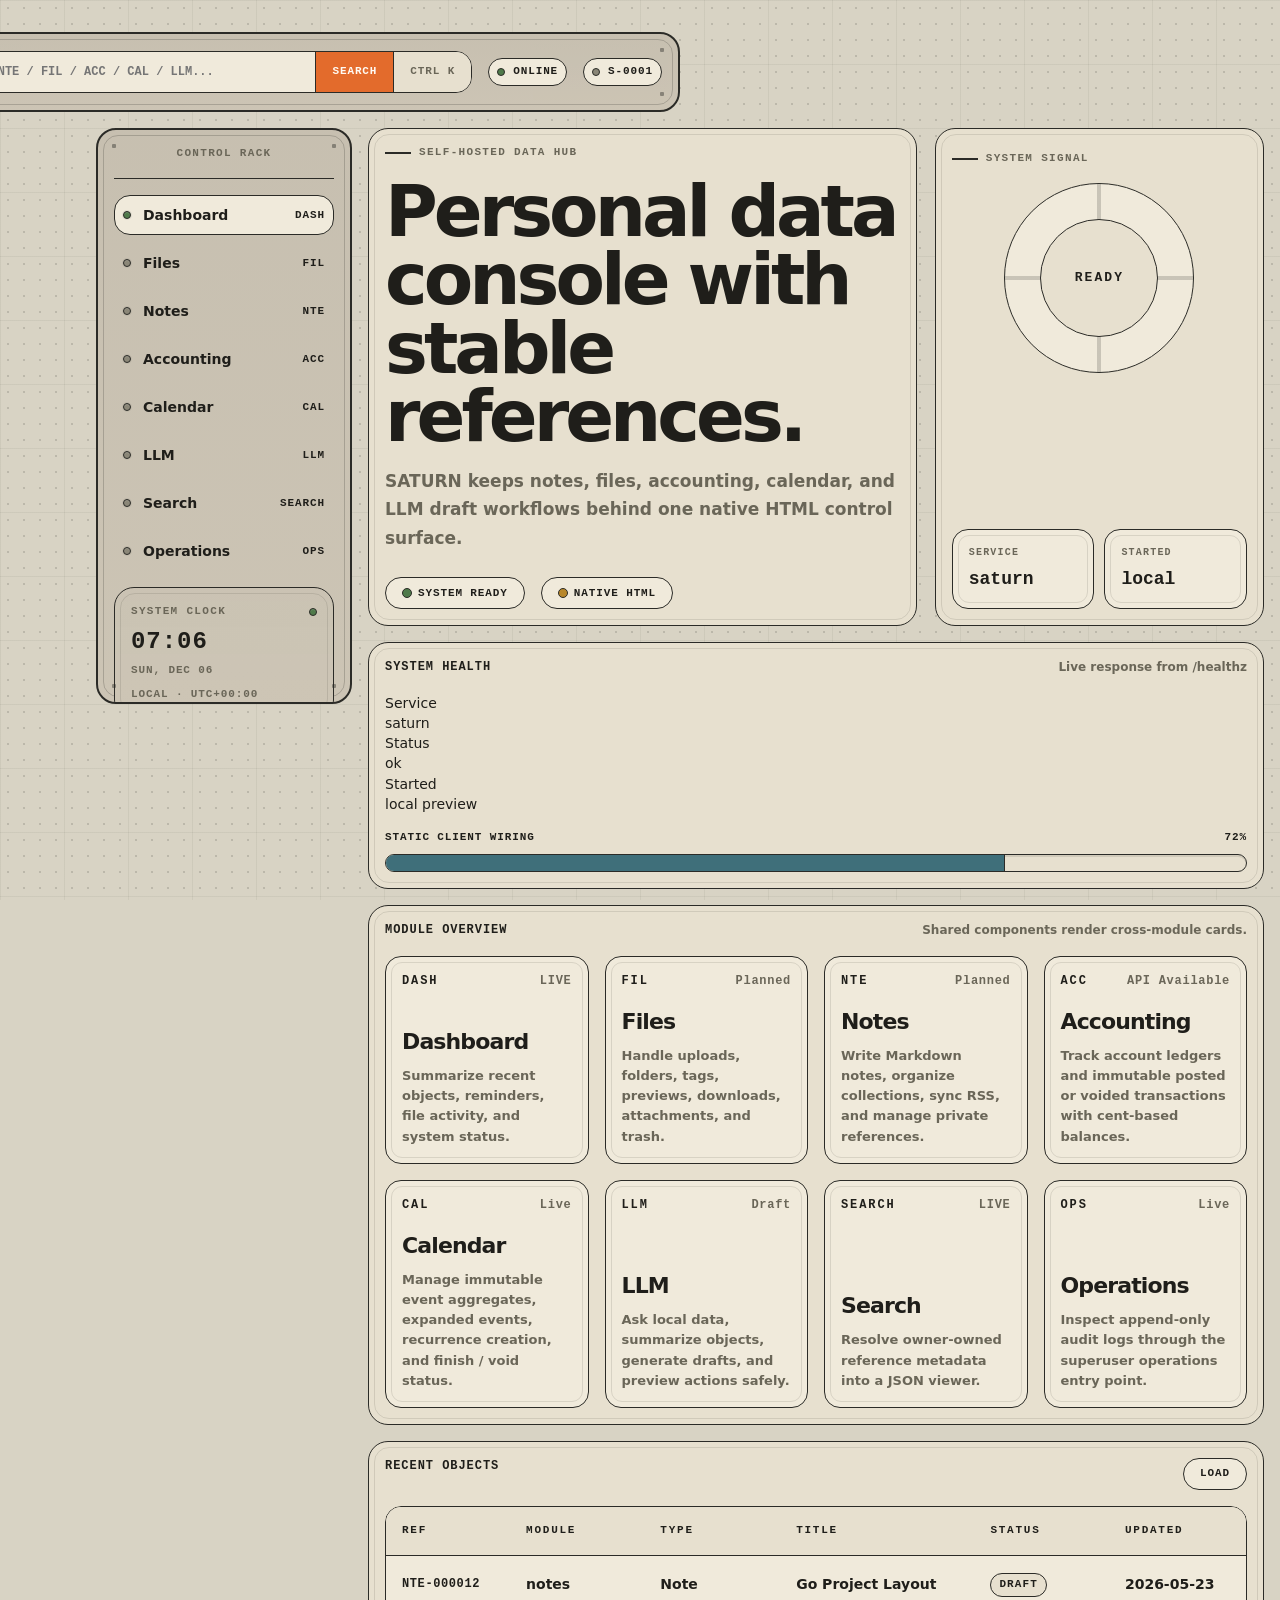
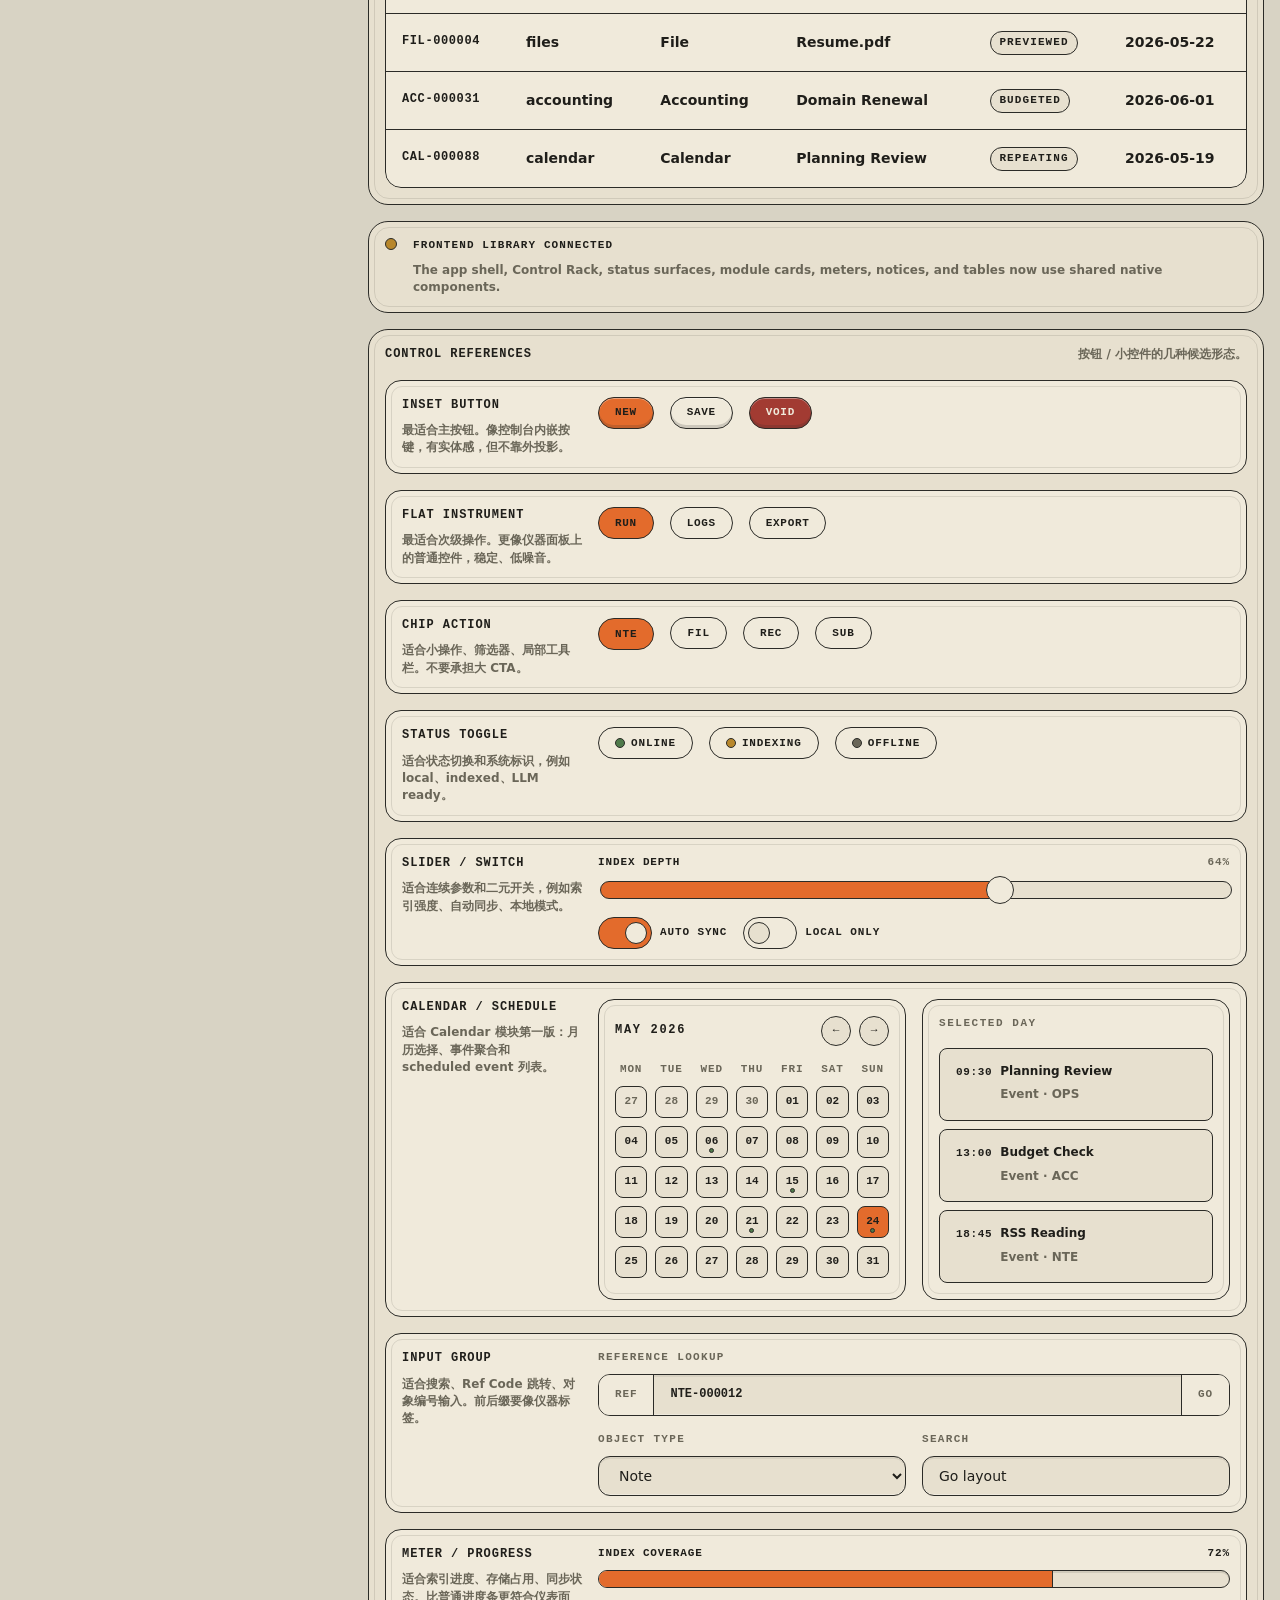
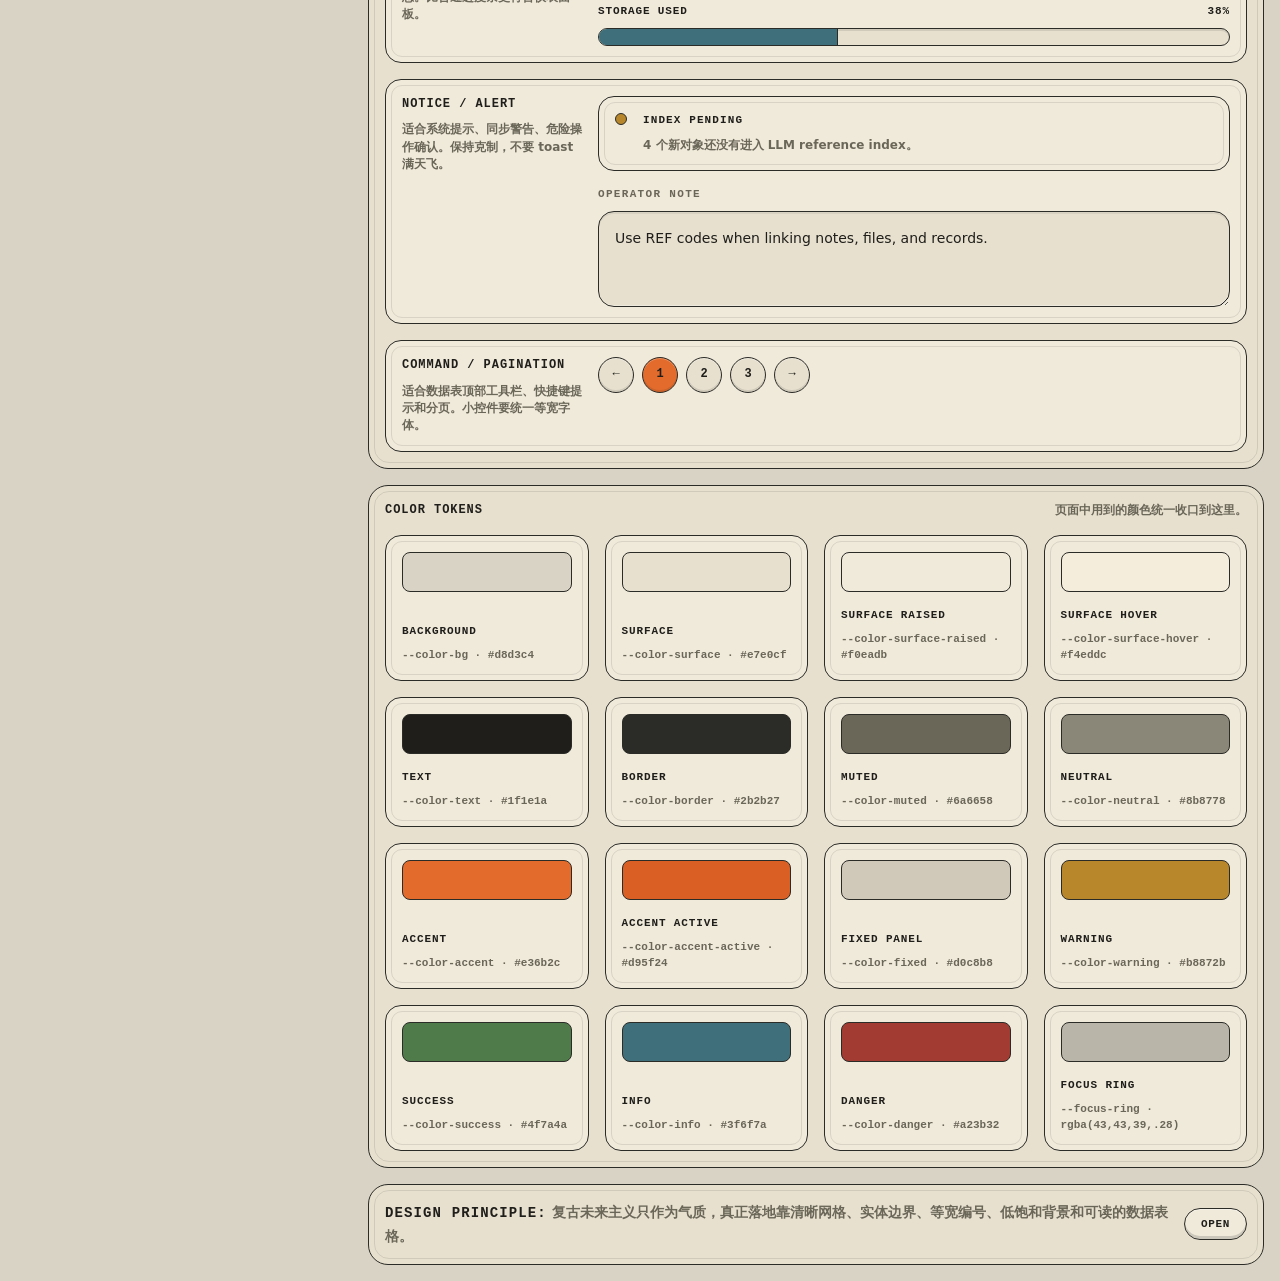
==== docs/DESIGN.html @ 8b5ba7a1 "init" ====
<!doctype html>
<html lang="zh-CN">
<head>
  <meta charset="utf-8" />
  <meta name="viewport" content="width=device-width, initial-scale=1" />
  <meta name="color-scheme" content="light" />
  <title>SATURN · Personal Data Console</title>
  <style>
    /*
      SATURN UI review version
      Goals: fewer primitives, clearer semantics, stable spacing, accessible states.
    */

    :root {
      color-scheme: light;

      --color-bg: #d8d3c4;
      --color-surface: #e7e0cf;
      --color-surface-raised: #f0eadb;
      --color-surface-hover: #f4eddc;
      --color-fixed: #d0c8b8;
      --color-text: #1f1e1a;
      --color-muted: #6a6658;
      --color-border: #2b2b27;
      --color-accent: #e36b2c;
      --color-accent-active: #d95f24;
      --color-success: #4f7a4a;
      --color-warning: #b8872b;
      --color-danger: #a23b32;
      --color-info: #3f6f7a;
      --color-neutral: #8b8778;

      --grid-dot: rgba(43, 43, 39, 0.16);
      --grid-line: rgba(43, 43, 39, 0.06);
      --border-soft: rgba(43, 43, 39, 0.68);
      --inset-dark-soft: rgba(43, 43, 39, 0.18);
      --inset-dark-strong: rgba(43, 43, 39, 0.24);
      --inset-light: rgba(255, 255, 255, 0.38);
      --focus-ring: rgba(43, 43, 39, 0.28);

      --space-1: 8px;
      --space-2: 8px;
      --space-3: 16px;
      --space-4: 16px;
      --space-5: 24px;
      --space-6: 24px;
      --space-7: 32px;
      --space-8: 32px;

      --radius-xs: 9px;
      --radius-sm: 12px;
      --radius-md: 16px;
      --radius-lg: 22px;
      --radius-xl: 24px;
      --radius-pill: 999px;

      --line: 1.5px;
      --page-max: 1280px;
      --font-sans: Inter, ui-sans-serif, system-ui, -apple-system, BlinkMacSystemFont, "Segoe UI", sans-serif;
      --font-mono: ui-monospace, SFMono-Regular, Menlo, Monaco, Consolas, "Liberation Mono", "Courier New", monospace;
      --ease-out: cubic-bezier(0.22, 1, 0.36, 1);
      --ease-press: cubic-bezier(0.2, 0, 0, 1);
    }

    *,
    *::before,
    *::after {
      box-sizing: border-box;
    }

    html {
      min-width: 320px;
      min-height: 100%;
      background-color: var(--color-bg);
      text-size-adjust: 100%;
    }

    body {
      position: relative;
      z-index: 0;
      margin: 0;
      min-height: 100vh;
      background: transparent;
      color: var(--color-text);
      font-family: var(--font-sans);
      font-size: 16px;
      line-height: 1.5;
    }

    body::after {
      content: "";
      position: fixed;
      inset: 0;
      z-index: -1;
      background-color: var(--color-bg);
      background-image:
        radial-gradient(var(--grid-dot) 1px, transparent 1px),
        linear-gradient(var(--grid-line) 1px, transparent 1px),
        linear-gradient(90deg, var(--grid-line) 1px, transparent 1px);
      background-position: 0 0;
      background-size: 18px 18px, 72px 72px, 72px 72px;
      pointer-events: none;
    }

    body::before {
      content: "";
      position: fixed;
      inset: 0 0 auto;
      z-index: 8;
      height: 124px;
      background-color: var(--color-bg);
      background-image:
        radial-gradient(var(--grid-dot) 1px, transparent 1px),
        linear-gradient(var(--grid-line) 1px, transparent 1px),
        linear-gradient(90deg, var(--grid-line) 1px, transparent 1px);
      background-position: 0 0;
      background-size: 18px 18px, 72px 72px, 72px 72px;
      pointer-events: none;
    }

    a {
      color: inherit;
      text-decoration: none;
    }

    button,
    input,
    select,
    textarea {
      font: inherit;
    }

    button,
    select {
      cursor: pointer;
    }

    img,
    svg {
      display: block;
    }

    :focus-visible {
      outline: 3px solid var(--focus-ring);
      outline-offset: 3px;
    }

    ::selection {
      background: rgba(227, 107, 44, 0.28);
    }

    .page {
      width: min(var(--page-max), calc(100% - var(--space-7)));
      margin: 0 auto;
      padding: calc(var(--space-7) + var(--space-7) + var(--space-7) + var(--space-7)) 0 var(--space-7);
    }

    .surface {
      position: relative;
      isolation: isolate;
      border: var(--line) solid var(--color-border);
      border-radius: var(--surface-radius, var(--radius-xl));
      background: var(--surface-bg, var(--color-surface));
      overflow: clip;
    }

    .surface::before {
      content: "";
      position: absolute;
      inset: 5px;
      z-index: -1;
      border: 1px solid rgba(43, 43, 39, 0.12);
      border-radius: calc(var(--surface-radius, var(--radius-xl)) - 5px);
      pointer-events: none;
    }

    .surface--raised {
      --surface-bg: var(--color-surface-raised);
      --surface-radius: var(--radius-md);
    }

    .fixed-panel {
      --surface-bg: var(--color-fixed);
      border-width: 2px;
      background:
        linear-gradient(180deg, rgba(43, 43, 39, 0.055), rgba(43, 43, 39, 0.025)),
        var(--color-fixed);
    }

    .fixed-panel::before {
      border-color: rgba(43, 43, 39, 0.22);
    }

    .fixed-panel::after {
      content: "";
      position: absolute;
      inset: 10px;
      z-index: 2;
      background:
        radial-gradient(circle, var(--color-border) 0 2px, transparent 2.5px) left top / 12px 12px no-repeat,
        radial-gradient(circle, var(--color-border) 0 2px, transparent 2.5px) right top / 12px 12px no-repeat,
        radial-gradient(circle, var(--color-border) 0 2px, transparent 2.5px) left bottom / 12px 12px no-repeat,
        radial-gradient(circle, var(--color-border) 0 2px, transparent 2.5px) right bottom / 12px 12px no-repeat;
      opacity: 0.42;
      pointer-events: none;
    }

    .section {
      display: grid;
      gap: var(--space-5);
      padding: var(--space-4);
    }

    .eyebrow,
    .overline,
    .code,
    .tag,
    .button--chip,
    .status-badge,
    .control-label {
      font-family: var(--font-mono);
      font-weight: 900;
      letter-spacing: 0.1em;
      text-transform: uppercase;
    }

    .eyebrow {
      display: inline-flex;
      align-items: center;
      gap: var(--space-2);
      color: var(--color-muted);
      font-size: 11px;
      letter-spacing: 0.18em;
    }

    .eyebrow::before {
      content: "";
      width: 26px;
      height: 2px;
      background: var(--color-border);
    }

    .section-head {
      display: flex;
      align-items: end;
      justify-content: space-between;
      gap: var(--space-5);
    }

    .section-title {
      margin: 0;
      font-family: var(--font-mono);
      font-size: 13px;
      letter-spacing: 0.16em;
      text-transform: uppercase;
    }

    .section-note {
      margin: 0;
      color: var(--color-muted);
      font-size: 13px;
      font-weight: 700;
      text-align: right;
    }

    .topbar {
      position: fixed;
      top: 28px;
      left: 50%;
      z-index: 10;
      width: min(var(--page-max), calc(100% - var(--space-7)));
      transform: translateX(-50%);
      display: grid;
      grid-template-columns: minmax(220px, 260px) minmax(260px, 1fr) auto;
      align-items: center;
      gap: var(--space-6);
      min-height: 78px;
      padding: var(--space-4);
    }

    .brand {
      display: inline-flex;
      align-items: center;
      gap: 14px;
      width: fit-content;
    }

    .brand-mark {
      position: relative;
      width: 44px;
      height: 44px;
      flex: 0 0 auto;
      border: var(--line) solid var(--color-border);
      border-radius: 50%;
      background: var(--color-surface-raised);
    }

    .brand-mark::before {
      content: "";
      position: absolute;
      left: -10px;
      top: 21px;
      width: 64px;
      height: 2px;
      background: var(--color-border);
      transform: rotate(-18deg);
    }

    .brand-mark::after {
      content: "";
      position: absolute;
      right: 6px;
      top: 10px;
      width: 9px;
      height: 9px;
      border: 1px solid var(--color-border);
      border-radius: 50%;
      background: var(--color-accent);
    }

    .brand-title {
      margin: 0;
      font-family: var(--font-mono);
      font-size: 21px;
      line-height: 1;
      letter-spacing: 0.22em;
    }

    .brand-subtitle {
      display: block;
      margin-top: 6px;
      color: var(--color-muted);
      font-size: 11px;
      font-weight: 800;
      letter-spacing: 0.16em;
      text-transform: uppercase;
    }

    .global-search {
      display: grid;
      grid-template-columns: auto minmax(0, 1fr) auto auto;
      align-items: center;
      min-height: 42px;
      border: var(--line) solid var(--color-border);
      border-radius: var(--radius-md);
      background: var(--color-surface-raised);
      overflow: hidden;
    }

    .global-search__label,
    .global-search__key {
      display: inline-flex;
      align-items: center;
      height: 100%;
      padding: 0 var(--space-3);
      color: var(--color-muted);
      font-family: var(--font-mono);
      font-size: 11px;
      font-weight: 900;
      letter-spacing: 0.08em;
      text-transform: uppercase;
    }

    .global-search__label {
      border-right: var(--line) solid var(--color-border);
      background: var(--color-surface);
    }

    .global-search__key {
      border-left: var(--line) solid var(--color-border);
      background: var(--color-surface);
    }

    .global-search__submit {
      height: 100%;
      border: 0;
      border-left: var(--line) solid var(--color-border);
      padding: 0 var(--space-3);
      background: var(--color-accent);
      color: #fffaf3;
      font-family: var(--font-mono);
      font-size: 11px;
      font-weight: 900;
      letter-spacing: 0.08em;
      text-transform: uppercase;
      cursor: pointer;
    }

    .global-search__submit:hover {
      background: var(--color-accent-active);
    }

    .global-search input {
      min-width: 0;
      height: 40px;
      border: 0;
      padding: 0 var(--space-3);
      background: transparent;
      color: var(--color-text);
      outline: none;
      font-family: var(--font-mono);
      font-size: 12px;
      font-weight: 800;
    }

    .status-group {
      display: flex;
      align-items: center;
      justify-content: flex-end;
      gap: var(--space-3);
    }

    .pill {
      display: inline-flex;
      align-items: center;
      gap: 7px;
      min-height: 30px;
      padding: 0 10px;
      border: var(--line) solid var(--color-border);
      border-radius: var(--radius-pill);
      background: var(--color-surface-raised);
      font-family: var(--font-mono);
      font-size: 11px;
      font-weight: 900;
      letter-spacing: 0.1em;
      text-transform: uppercase;
      white-space: nowrap;
    }

    .status-dot {
      width: 8px;
      height: 8px;
      border: 1px solid var(--color-border);
      border-radius: 50%;
      background: var(--status-color, var(--color-success));
    }

    .app-layout {
      display: grid;
      grid-template-columns: 250px minmax(0, 1fr);
      align-items: start;
      gap: 18px;
      margin-top: 0;
    }

    .sidebar {
      position: fixed;
      top: 124px;
      left: max(16px, calc((100vw - var(--page-max)) / 2));
      z-index: 9;
      width: 250px;
      max-height: calc(100vh - 152px);
      padding: var(--space-4);
      overflow: auto;
      display: grid;
      align-content: start;
      justify-items: center;
    }

    .rack-title {
      width: 100%;
      margin: 0 0 14px;
      padding-bottom: var(--space-3);
      border-bottom: var(--line) solid var(--color-border);
      color: var(--color-muted);
      font-family: var(--font-mono);
      font-size: 11px;
      font-weight: 900;
      letter-spacing: 0.18em;
      text-align: center;
      text-transform: uppercase;
    }

    .nav-list {
      display: grid;
      gap: var(--space-2);
      width: 100%;
      margin-bottom: var(--space-6);
    }

    .nav-link {
      appearance: none;
      display: grid;
      grid-template-columns: 12px minmax(0, 1fr) auto;
      align-items: center;
      column-gap: 10px;
      width: 100%;
      min-height: 38px;
      padding: 0 10px;
      border: var(--line) solid transparent;
      border-radius: var(--radius-md);
      background: transparent;
      color: var(--color-text);
      font-size: 14px;
      font-weight: 800;
      line-height: 1;
      text-align: left;
      cursor: pointer;
      transition:
        background 160ms var(--ease-out),
        border-color 160ms var(--ease-out);
    }

    .nav-link::before {
      content: "";
      width: 8px;
      height: 8px;
      border: 1px solid var(--color-border);
      border-radius: 50%;
      background: var(--color-neutral);
      box-shadow:
        inset 0 1px 0 rgba(255, 255, 255, 0.16),
        0 0 0 1px rgba(43, 43, 39, 0.06);
    }

    .nav-link:hover,
    .nav-link[aria-current="page"] {
      border-color: var(--color-border);
      background: var(--color-surface-raised);
    }

    .nav-link[aria-current="page"]::before {
      background: var(--color-success);
      box-shadow:
        inset 0 1px 0 rgba(255, 255, 255, 0.18),
        0 0 0 1px rgba(43, 43, 39, 0.08);
    }

    .nav-link:active {
      transform: none;
    }

    .nav-label {
      min-width: 0;
    }

    .nav-link .code {
      justify-self: end;
    }

    .clock-panel {
      width: 100%;
      padding: 14px;
      align-self: stretch;
      background:
        linear-gradient(180deg, rgba(43, 43, 39, 0.035), rgba(43, 43, 39, 0.015)),
        var(--color-fixed);
    }

    .clock-head {
      display: flex;
      align-items: center;
      justify-content: space-between;
      gap: 10px;
      margin-bottom: 10px;
    }

    .clock-title {
      margin: 0;
      color: var(--color-muted);
      font-family: var(--font-mono);
      font-size: 11px;
      font-weight: 900;
      letter-spacing: 0.16em;
      text-transform: uppercase;
    }

    .clock-dot {
      width: 8px;
      height: 8px;
      border: 1px solid var(--color-border);
      border-radius: 50%;
      background: var(--color-success);
      box-shadow: inset 0 1px 0 rgba(255, 255, 255, 0.16);
    }

    .clock-time {
      font-family: var(--font-mono);
      font-size: 28px;
      font-weight: 900;
      line-height: 1;
      letter-spacing: 0.06em;
    }

    .clock-meta {
      margin-top: 8px;
      color: var(--color-muted);
      font-family: var(--font-mono);
      font-size: 11px;
      font-weight: 800;
      letter-spacing: 0.08em;
      text-transform: uppercase;
    }


    .main {
      grid-column: 2;
      display: grid;
      gap: 18px;
      min-width: 0;
    }

    .main-view {
      display: grid;
      gap: 18px;
      min-width: 0;
    }

    .main-view[hidden] {
      display: none;
    }

    .hero {
      display: grid;
      grid-template-columns: minmax(0, 1.25fr) minmax(280px, 0.75fr);
      align-items: stretch;
      gap: 18px;
    }

    .hero-copy {
      display: grid;
      align-content: center;
      gap: var(--space-5);
      min-height: 410px;
      padding: var(--space-4);
    }

    .hero-title {
      max-width: 760px;
      margin: 0;
      font-size: clamp(34px, 6vw, 72px);
      line-height: 0.95;
      letter-spacing: -0.055em;
    }

    .hero-text {
      max-width: 670px;
      margin: 0;
      color: var(--color-muted);
      font-size: 17px;
      line-height: 1.7;
      font-weight: 650;
    }

    .actions {
      display: flex;
      flex-wrap: wrap;
      gap: var(--space-3);
      margin-top: var(--space-1);
    }

    .button {
      appearance: none;
      display: inline-flex;
      align-items: center;
      justify-content: center;
      min-height: 42px;
      padding: 0 18px;
      border: var(--line) solid var(--color-border);
      border-radius: var(--radius-pill);
      background: var(--button-bg, var(--color-surface-raised));
      color: var(--button-fg, var(--color-text));
      font-weight: 900;
      line-height: 1;
      user-select: none;
      box-shadow:
        inset 0 -3px 0 var(--inset-dark-soft),
        inset 0 1px 0 var(--inset-light);
      transition:
        transform 120ms var(--ease-press),
        background 160ms var(--ease-out),
        box-shadow 120ms var(--ease-press);
    }

    .button:hover {
      background: var(--button-hover-bg, var(--color-surface-hover));
    }

    .button:active,
    .button[aria-pressed="true"] {
      transform: translateY(1px);
      box-shadow:
        inset 0 2px 0 var(--inset-dark-strong),
        inset 0 -1px 0 rgba(255, 255, 255, 0.18);
    }

    .button--primary {
      --button-bg: var(--color-accent);
      --button-hover-bg: var(--color-accent-active);
    }

    .button--danger {
      --button-bg: var(--color-danger);
      --button-hover-bg: #91342d;
      --button-fg: var(--color-surface-raised);
    }

    .button--flat,
    .button--flat:hover,
    .button--flat:active,
    .button--flat[aria-pressed="true"],
    .button--chip,
    .button--chip:hover,
    .button--chip:active,
    .button--chip[aria-pressed="true"] {
      box-shadow: none;
    }

    .button--chip {
      min-height: 36px;
      padding: 0 13px;
      font-size: 11px;
      letter-spacing: 0.08em;
    }

    .status-badge {
      position: relative;
      display: inline-flex;
      align-items: center;
      min-height: 36px;
      padding: 0 13px 0 34px;
      border: var(--line) solid var(--color-border);
      border-radius: var(--radius-pill);
      background: var(--color-surface-raised);
      color: var(--color-text);
      font-size: 11px;
      letter-spacing: 0.08em;
      line-height: 1;
      white-space: nowrap;
      user-select: none;
    }

    .status-badge::before {
      content: "";
      position: absolute;
      left: 12px;
      top: 50%;
      width: 10px;
      height: 10px;
      border: 1px solid var(--color-border);
      border-radius: 50%;
      background: var(--status-badge-color, var(--color-success));
      transform: translateY(-50%);
    }

    .status-badge[data-state="warning"] {
      --status-badge-color: var(--color-warning);
    }

    .status-badge[data-state="off"] {
      --status-badge-color: var(--color-muted);
    }

    .range-control {
      display: grid;
      gap: var(--space-2);
      width: 100%;
    }

    .range-head {
      display: flex;
      align-items: center;
      justify-content: space-between;
      gap: var(--space-3);
      font-family: var(--font-mono);
      font-size: 11px;
      font-weight: 900;
      letter-spacing: 0.08em;
      text-transform: uppercase;
    }

    .range-value {
      color: var(--color-muted);
    }

    .range-input {
      appearance: none;
      width: 100%;
      height: 18px;
      border: var(--line) solid var(--color-border);
      border-radius: var(--radius-pill);
      background:
        linear-gradient(var(--color-accent), var(--color-accent)) 0 / var(--range-fill, 64%) 100% no-repeat,
        var(--color-surface);
      cursor: pointer;
    }

    .range-input::-webkit-slider-thumb {
      appearance: none;
      width: 28px;
      height: 28px;
      border: var(--line) solid var(--color-border);
      border-radius: 50%;
      background: var(--color-surface-raised);
    }

    .range-input::-moz-range-thumb {
      width: 28px;
      height: 28px;
      border: var(--line) solid var(--color-border);
      border-radius: 50%;
      background: var(--color-surface-raised);
    }

    .switch-set {
      display: flex;
      flex-wrap: wrap;
      gap: 18px;
    }

    .switch-item {
      display: inline-flex;
      align-items: center;
      gap: 10px;
    }

    .switch-label {
      color: var(--color-text);
      font-family: var(--font-mono);
      font-size: 11px;
      font-weight: 900;
      letter-spacing: 0.08em;
      text-transform: uppercase;
      user-select: none;
    }

    .switch-control {
      appearance: none;
      position: relative;
      width: 54px;
      height: 30px;
      padding: 0;
      border: var(--line) solid var(--color-border);
      border-radius: var(--radius-pill);
      background: var(--color-surface-raised);
      box-shadow: none;
      cursor: pointer;
      transition: background 160ms var(--ease-out);
    }

    .switch-control::after {
      content: "";
      position: absolute;
      top: 50%;
      left: 4px;
      width: 22px;
      height: 22px;
      border: 1px solid var(--color-border);
      border-radius: 50%;
      background: var(--color-surface);
      transform: translateY(-50%);
      transition:
        left 160ms var(--ease-out),
        background 160ms var(--ease-out);
    }

    .switch-control:hover {
      background: var(--color-surface-hover);
    }

    .switch-control:active {
      transform: none;
    }

    .switch-control[aria-checked="true"] {
      background: var(--color-accent);
    }

    .switch-control[aria-checked="true"]::after {
      left: calc(100% - 26px);
      background: var(--color-surface-raised);
    }

    .calendar-widget {
      display: grid;
      grid-template-columns: minmax(260px, 1fr) minmax(220px, 0.8fr);
      gap: var(--space-3);
      width: 100%;
    }

    .calendar-mini,
    .calendar-agenda {
      padding: var(--space-3);
    }

    .calendar-head {
      display: flex;
      align-items: center;
      justify-content: space-between;
      gap: var(--space-3);
      margin-bottom: var(--space-3);
    }

    .calendar-title {
      margin: 0;
      font-family: var(--font-mono);
      font-size: 12px;
      font-weight: 900;
      letter-spacing: 0.14em;
      text-transform: uppercase;
    }

    .calendar-nav {
      display: flex;
      gap: var(--space-2);
    }

    .calendar-nav button {
      appearance: none;
      display: inline-grid;
      place-items: center;
      width: 30px;
      height: 30px;
      border: var(--line) solid var(--color-border);
      border-radius: 50%;
      background: var(--color-surface);
      color: var(--color-text);
      font-family: var(--font-mono);
      font-size: 11px;
      font-weight: 900;
      box-shadow: none;
    }

    .calendar-weekdays,
    .calendar-grid {
      display: grid;
      grid-template-columns: repeat(7, minmax(0, 1fr));
      gap: 6px;
    }

    .calendar-weekdays {
      margin-bottom: 6px;
      color: var(--color-muted);
      font-family: var(--font-mono);
      font-size: 10px;
      font-weight: 900;
      letter-spacing: 0.08em;
      text-align: center;
      text-transform: uppercase;
    }

    .calendar-day {
      appearance: none;
      position: relative;
      display: grid;
      place-items: center;
      min-height: 34px;
      border: var(--line) solid var(--color-border);
      border-radius: var(--radius-sm);
      background: var(--color-surface);
      color: var(--color-text);
      font-family: var(--font-mono);
      font-size: 11px;
      font-weight: 900;
      box-shadow: none;
      transition:
        background 160ms var(--ease-out),
        transform 120ms var(--ease-press);
    }

    .calendar-day:hover {
      background: var(--color-surface-hover);
    }

    .calendar-day:active {
      transform: none;
    }

    .calendar-day[aria-selected="true"] {
      background: var(--color-accent);
    }

    .calendar-day[data-muted="true"] {
      color: var(--color-muted);
      background: rgba(231, 224, 207, 0.48);
    }

    .calendar-day[data-has-event="true"]::after {
      content: "";
      position: absolute;
      bottom: 4px;
      width: 5px;
      height: 5px;
      border: 1px solid var(--color-border);
      border-radius: 50%;
      background: var(--color-success);
    }

    .calendar-agenda-title {
      margin: 0 0 var(--space-3);
      color: var(--color-muted);
      font-family: var(--font-mono);
      font-size: 11px;
      font-weight: 900;
      letter-spacing: 0.14em;
      text-transform: uppercase;
    }

    .agenda-list {
      display: grid;
      gap: var(--space-2);
      margin: 0;
      padding: 0;
      list-style: none;
    }

    .agenda-item {
      display: grid;
      grid-template-columns: auto minmax(0, 1fr);
      gap: 10px;
      align-items: start;
      padding: var(--space-4);
      border: var(--line) solid var(--color-border);
      border-radius: var(--radius-sm);
      background: var(--color-surface);
    }

    .agenda-time {
      font-family: var(--font-mono);
      font-size: 11px;
      font-weight: 900;
      letter-spacing: 0.06em;
    }

    .agenda-copy strong {
      display: block;
      font-size: 13px;
      line-height: 1.2;
    }

    .agenda-copy span {
      display: block;
      margin-top: 4px;
      color: var(--color-muted);
      font-size: 12px;
      font-weight: 700;
    }

    .signal-panel {
      display: grid;
      align-content: space-between;
      gap: var(--space-6);
      min-height: 410px;
      padding: var(--space-4);
    }

    .gauge {
      display: grid;
      place-items: center;
      width: 190px;
      height: 190px;
      margin: var(--space-6) auto var(--space-4);
      border: var(--line) solid var(--color-border);
      border-radius: 50%;
      background:
        linear-gradient(90deg, transparent 49%, rgba(43, 43, 39, 0.2) 49%, rgba(43, 43, 39, 0.2) 51%, transparent 51%),
        linear-gradient(0deg, transparent 49%, rgba(43, 43, 39, 0.2) 49%, rgba(43, 43, 39, 0.2) 51%, transparent 51%),
        var(--color-surface-raised);
    }

    .gauge-inner {
      display: grid;
      place-items: center;
      width: 118px;
      height: 118px;
      border: var(--line) solid var(--color-border);
      border-radius: 50%;
      background: var(--color-surface);
      font-family: var(--font-mono);
      font-size: 13px;
      font-weight: 900;
      letter-spacing: 0.16em;
    }

    .signal-meta {
      display: grid;
      grid-template-columns: 1fr 1fr;
      gap: 10px;
    }

    .mini-stat {
      padding: var(--space-3);
    }

    .mini-stat span {
      display: block;
      color: var(--color-muted);
      font-family: var(--font-mono);
      font-size: 10px;
      font-weight: 900;
      letter-spacing: 0.12em;
      text-transform: uppercase;
    }

    .mini-stat strong {
      display: block;
      margin-top: 6px;
      font-family: var(--font-mono);
      font-size: 18px;
    }

    .module-grid {
      display: grid;
      grid-template-columns: repeat(4, minmax(0, 1fr));
      gap: var(--space-3);
    }

    .module-card {
      display: grid;
      align-content: space-between;
      min-height: 165px;
      padding: var(--space-4);
    }

    .module-card header {
      display: flex;
      justify-content: space-between;
      gap: 10px;
      margin-bottom: var(--space-5);
    }

    .module-code,
    .module-count {
      font-family: var(--font-mono);
      font-size: 12px;
      font-weight: 900;
      letter-spacing: 0.16em;
    }

    .module-count {
      color: var(--color-muted);
      letter-spacing: 0.06em;
    }

    .module-card h3 {
      margin: 0 0 var(--space-2);
      font-size: 22px;
      letter-spacing: -0.04em;
    }

    .module-card p {
      margin: 0;
      color: var(--color-muted);
      font-size: 13px;
      line-height: 1.55;
      font-weight: 650;
    }

    .table-scroll {
      overflow-x: auto;
      border-radius: var(--radius-md);
    }

    table {
      width: 100%;
      min-width: 720px;
      border-collapse: separate;
      border-spacing: 0;
      border: var(--line) solid var(--color-border);
      border-radius: var(--radius-md);
      background: var(--color-surface-raised);
      overflow: hidden;
    }

    caption {
      position: absolute;
      width: 1px;
      height: 1px;
      margin: -1px;
      padding: 0;
      overflow: hidden;
      clip: rect(0, 0, 0, 0);
      white-space: nowrap;
      border: 0;
    }

    th,
    td {
      padding: 13px 14px;
      border-bottom: var(--line) solid var(--color-border);
      text-align: left;
      white-space: nowrap;
    }

    th {
      background: var(--color-surface);
      font-family: var(--font-mono);
      font-size: 11px;
      font-weight: 900;
      letter-spacing: 0.16em;
      text-transform: uppercase;
    }

    td {
      font-size: 14px;
      font-weight: 720;
    }

    tbody tr:last-child td {
      border-bottom: 0;
    }

    .ref-code {
      font-family: var(--font-mono);
      font-size: 12px;
      font-weight: 900;
      letter-spacing: 0.05em;
    }

    .tag {
      display: inline-flex;
      align-items: center;
      min-height: 24px;
      padding: 0 var(--space-2);
      border: var(--line) solid var(--color-border);
      border-radius: var(--radius-pill);
      background: var(--color-surface);
      font-size: 10px;
      letter-spacing: 0.1em;
    }

    .control-reference {
      display: grid;
      gap: var(--space-4);
    }

    .control-row {
      display: grid;
      grid-template-columns: 180px minmax(0, 1fr);
      gap: 18px;
      align-items: start;
      padding: var(--space-4);
    }

    .control-meta h3 {
      margin: 0 0 6px;
      font-family: var(--font-mono);
      font-size: 12px;
      font-weight: 900;
      letter-spacing: 0.12em;
      text-transform: uppercase;
    }

    .control-meta p {
      margin: 0;
      color: var(--color-muted);
      font-size: 13px;
      line-height: 1.55;
      font-weight: 650;
    }

    .control-demo {
      display: flex;
      flex-wrap: wrap;
      gap: var(--space-3);
      align-items: center;
      min-width: 0;
    }

    .control-stack {
      display: grid;
      gap: var(--space-3);
      width: 100%;
    }

    .control-split {
      display: grid;
      grid-template-columns: repeat(2, minmax(0, 1fr));
      gap: var(--space-3);
      width: 100%;
    }

    .control-field {
      display: grid;
      gap: 6px;
      min-width: 0;
    }

    .control-label {
      color: var(--color-muted);
      font-size: 10px;
      letter-spacing: 0.12em;
    }

    .field,
    .select,
    .textarea {
      width: 100%;
      min-height: 43px;
      border: var(--line) solid var(--color-border);
      border-radius: var(--radius-md);
      background: var(--color-surface);
      color: var(--color-text);
      outline: none;
      box-shadow:
        inset 0 2px 0 rgba(43, 43, 39, 0.08),
        inset 0 -1px 0 rgba(255, 255, 255, 0.28);
      transition:
        background 160ms var(--ease-out),
        box-shadow 160ms var(--ease-out);
    }

    .field,
    .select {
      padding: 0 13px;
    }

    .textarea {
      min-height: 92px;
      padding: var(--space-3) 13px;
      resize: vertical;
    }

    .field:focus,
    .select:focus,
    .textarea:focus {
      background: var(--color-surface-raised);
      box-shadow:
        inset 0 0 0 2px var(--focus-ring),
        inset 0 2px 0 rgba(43, 43, 39, 0.08),
        inset 0 -1px 0 rgba(255, 255, 255, 0.28);
    }

    .input-group {
      display: grid;
      grid-template-columns: auto minmax(0, 1fr) auto;
      align-items: center;
      min-height: 43px;
      border: var(--line) solid var(--color-border);
      border-radius: var(--radius-md);
      background: var(--color-surface);
      overflow: hidden;
      box-shadow:
        inset 0 2px 0 rgba(43, 43, 39, 0.08),
        inset 0 -1px 0 rgba(255, 255, 255, 0.28);
    }

    .input-group span {
      display: inline-flex;
      align-items: center;
      height: 100%;
      padding: 0 var(--space-3);
      color: var(--color-muted);
      background: var(--color-surface-raised);
      font-family: var(--font-mono);
      font-size: 11px;
      font-weight: 900;
      letter-spacing: 0.08em;
      text-transform: uppercase;
    }

    .input-group span:first-child {
      border-right: var(--line) solid var(--color-border);
    }

    .input-group span:last-child {
      border-left: var(--line) solid var(--color-border);
    }

    .input-group input {
      min-width: 0;
      min-height: 41px;
      border: 0;
      padding: 0 var(--space-3);
      background: transparent;
      color: var(--color-text);
      outline: none;
      font-family: var(--font-mono);
      font-size: 12px;
      font-weight: 800;
    }

    .meter {
      display: grid;
      gap: var(--space-2);
      width: 100%;
    }

    .meter-head {
      display: flex;
      justify-content: space-between;
      gap: var(--space-3);
      font-family: var(--font-mono);
      font-size: 11px;
      font-weight: 900;
      letter-spacing: 0.08em;
      text-transform: uppercase;
    }

    .meter-track {
      height: 18px;
      border: var(--line) solid var(--color-border);
      border-radius: var(--radius-pill);
      background: var(--color-surface);
      overflow: hidden;
      box-shadow: inset 0 2px 0 rgba(43, 43, 39, 0.12);
    }

    .meter-fill {
      height: 100%;
      width: var(--value, 64%);
      border-right: var(--line) solid var(--color-border);
      background: var(--meter-color, var(--color-accent));
    }

    .meter[data-tone="info"] {
      --meter-color: var(--color-info);
    }

    .meter[data-tone="warning"] {
      --meter-color: var(--color-warning);
    }

    .notice {
      display: grid;
      grid-template-columns: auto minmax(0, 1fr);
      gap: var(--space-3);
      align-items: start;
      padding: var(--space-3);
    }

    .notice-dot {
      width: 12px;
      height: 12px;
      margin-top: 3px;
      border: var(--line) solid var(--color-border);
      border-radius: 50%;
      background: var(--color-warning);
    }

    .notice strong {
      display: block;
      margin-bottom: var(--space-1);
      font-family: var(--font-mono);
      font-size: 11px;
      font-weight: 900;
      letter-spacing: 0.1em;
      text-transform: uppercase;
    }

    .notice p {
      margin: 0;
      color: var(--color-muted);
      font-size: 13px;
      line-height: 1.5;
      font-weight: 650;
    }


    .pager {
      display: flex;
      flex-wrap: wrap;
      gap: var(--space-2);
      align-items: center;
    }

    .page-button {
      appearance: none;
      display: inline-grid;
      place-items: center;
      width: 36px;
      height: 36px;
      padding: 0;
      border: var(--line) solid var(--color-border);
      border-radius: 50%;
      background: var(--page-bg, var(--color-surface));
      color: var(--color-text);
      font-family: var(--font-mono);
      font-size: 12px;
      font-weight: 900;
      line-height: 1;
      box-shadow:
        inset 0 -2px 0 rgba(43, 43, 39, 0.12),
        inset 0 1px 0 rgba(255, 255, 255, 0.28);
      transition:
        transform 120ms var(--ease-press),
        background 160ms var(--ease-out),
        box-shadow 120ms var(--ease-press);
    }

    .page-button:hover {
      --page-bg: var(--color-surface-hover);
    }

    .page-button:active {
      transform: translateY(1px);
      box-shadow:
        inset 0 2px 0 var(--inset-dark-strong),
        inset 0 -1px 0 rgba(255, 255, 255, 0.18);
    }

    .page-button[aria-current="page"] {
      --page-bg: var(--color-accent);
    }

    .palette-grid {
      display: grid;
      grid-template-columns: repeat(4, minmax(0, 1fr));
      gap: var(--space-3);
    }

    .swatch {
      display: grid;
      align-content: space-between;
      gap: 18px;
      min-height: 124px;
      padding: 14px;
    }

    .swatch-sample {
      height: 42px;
      border: var(--line) solid var(--color-border);
      border-radius: var(--radius-sm);
      background: var(--swatch-color);
    }

    .swatch-name,
    .swatch-value {
      display: block;
      font-family: var(--font-mono);
    }

    .swatch-name {
      margin-bottom: 5px;
      font-size: 11px;
      font-weight: 900;
      letter-spacing: 0.08em;
      text-transform: uppercase;
    }

    .swatch-value {
      color: var(--color-muted);
      font-size: 11px;
      font-weight: 800;
      line-height: 1.4;
    }

    .footer-panel {
      display: grid;
      grid-template-columns: 1fr auto;
      gap: 18px;
      align-items: center;
      padding: var(--space-4);
    }

    .footer-panel p {
      margin: 0;
      color: var(--color-muted);
      font-size: 14px;
      line-height: 1.6;
      font-weight: 700;
    }

    .json-viewer {
      min-height: 240px;
      margin: 0;
      padding: var(--space-4);
      border: var(--line) solid var(--color-border);
      background: var(--color-surface-raised);
      overflow: auto;
      white-space: pre-wrap;
      overflow-wrap: anywhere;
    }

    .json-viewer code {
      color: var(--color-text);
      font-family: var(--font-mono);
      font-size: 12px;
      font-weight: 800;
      line-height: 1.6;
    }

    .mono-line {
      color: var(--color-text);
      font-family: var(--font-mono);
      font-weight: 900;
      letter-spacing: 0.08em;
    }

    @media (prefers-reduced-motion: reduce) {
      *,
      *::before,
      *::after {
        scroll-behavior: auto !important;
        transition-duration: 0.01ms !important;
        animation-duration: 0.01ms !important;
        animation-iteration-count: 1 !important;
      }
    }

    @media (max-width: 1060px) {
      .page {
        padding-top: var(--space-7);
      }

      .topbar {
        position: static;
        width: auto;
        transform: none;
        grid-template-columns: 1fr auto;
      }

      .sidebar {
        position: static;
        width: auto;
        max-height: none;
        overflow: visible;
      }

      .main {
        grid-column: auto;
      }

      .global-search {
        grid-column: 1 / -1;
        order: 3;
      }

      .app-layout,
      .hero {
        grid-template-columns: 1fr;
      }


      .module-grid,
      .palette-grid {
        grid-template-columns: repeat(2, minmax(0, 1fr));
      }
    }

    @media (max-width: 640px) {
      .page {
        width: min(100% - var(--space-4), var(--page-max));
        padding: var(--space-4) 0;
      }

      .topbar,
      .hero-copy,
      .signal-panel,
      .section,
      .footer-panel {
        padding-left: var(--space-4);
        padding-right: var(--space-4);
      }

      .topbar,
      .footer-panel,
      .control-row,
      .control-split,
      .signal-meta,
      .calendar-widget {
        grid-template-columns: 1fr;
      }

      body::before {
        display: none;
      }

      .topbar,
      .sidebar {
        position: static;
        max-height: none;
        overflow: visible;
      }

      .status-group {
        justify-content: flex-start;
      }

      .hero-copy,
      .signal-panel {
        min-height: auto;
      }

      .section-head {
        display: grid;
        align-items: start;
      }

      .section-note {
        text-align: left;
      }

      .module-grid,
      .palette-grid {
        grid-template-columns: 1fr;
      }

    }
  </style>
  <link rel="stylesheet" href="../web/src/app/styles.css" />
  <style>
    /*
      The preview uses the real web client stylesheet above. The rules below are
      only for documentation-only examples that are not yet shared app primitives.
    */

    .main-view {
      display: grid;
      gap: var(--section-gap);
      min-width: 0;
    }

    .main-view[hidden] {
      display: none;
    }

    .control-reference {
      display: grid;
      gap: var(--space-4);
    }

    .control-row {
      display: grid;
      grid-template-columns: 180px minmax(0, 1fr);
      gap: var(--section-gap);
      align-items: start;
      padding: var(--panel-padding);
    }

    .control-meta h3 {
      margin: 0 0 var(--space-1);
      font-family: var(--font-mono);
      font-size: var(--text-sm);
      font-weight: 900;
      letter-spacing: 0.08em;
      text-transform: uppercase;
    }

    .control-meta p {
      margin: 0;
      color: var(--color-muted);
      font-size: var(--text-sm);
      line-height: var(--line-normal);
      font-weight: 650;
    }

    .control-demo {
      display: flex;
      flex-wrap: wrap;
      gap: var(--space-3);
      align-items: center;
      min-width: 0;
    }

    .range-control {
      display: grid;
      gap: var(--space-2);
      width: 100%;
    }

    .range-head {
      display: flex;
      align-items: center;
      justify-content: space-between;
      gap: var(--space-3);
      font-family: var(--font-mono);
      font-size: var(--text-xs);
      font-weight: 900;
      letter-spacing: 0.08em;
      text-transform: uppercase;
    }

    .range-value {
      color: var(--color-muted);
    }

    .range-input {
      appearance: none;
      width: 100%;
      height: 18px;
      border: var(--line) solid var(--color-border);
      border-radius: var(--radius-pill);
      background:
        linear-gradient(var(--color-accent), var(--color-accent)) 0 / var(--range-fill, 64%) 100% no-repeat,
        var(--color-surface);
      cursor: pointer;
    }

    .range-input::-webkit-slider-thumb {
      appearance: none;
      width: 28px;
      height: 28px;
      border: var(--line) solid var(--color-border);
      border-radius: 50%;
      background: var(--color-surface-raised);
    }

    .range-input::-moz-range-thumb {
      width: 28px;
      height: 28px;
      border: var(--line) solid var(--color-border);
      border-radius: 50%;
      background: var(--color-surface-raised);
    }

    .switch-set {
      display: flex;
      flex-wrap: wrap;
      gap: var(--space-4);
    }

    .switch-item {
      display: inline-flex;
      align-items: center;
      gap: var(--space-2);
    }

    .switch-label {
      color: var(--color-text);
      font-family: var(--font-mono);
      font-size: var(--text-xs);
      font-weight: 900;
      letter-spacing: 0.08em;
      text-transform: uppercase;
      user-select: none;
    }

    .switch-control {
      appearance: none;
      position: relative;
      width: 54px;
      height: var(--control-h-md);
      padding: 0;
      border: var(--line) solid var(--color-border);
      border-radius: var(--radius-pill);
      background: var(--color-surface-raised);
      box-shadow: none;
      cursor: pointer;
      transition: background 160ms var(--ease-out);
    }

    .switch-control::after {
      content: "";
      position: absolute;
      top: 50%;
      left: 4px;
      width: 22px;
      height: 22px;
      border: 1px solid var(--color-border);
      border-radius: 50%;
      background: var(--color-surface);
      transform: translateY(-50%);
      transition:
        left 160ms var(--ease-out),
        background 160ms var(--ease-out);
    }

    .switch-control:hover {
      background: var(--color-surface-hover);
    }

    .switch-control:active {
      transform: none;
    }

    .switch-control[aria-checked="true"] {
      background: var(--color-accent);
    }

    .switch-control[aria-checked="true"]::after {
      left: calc(100% - 26px);
      background: var(--color-surface-raised);
    }

    .palette-grid {
      display: grid;
      grid-template-columns: repeat(4, minmax(0, 1fr));
      gap: var(--space-3);
    }

    .swatch {
      display: grid;
      align-content: space-between;
      gap: var(--space-4);
      min-height: 124px;
      padding: var(--space-4);
    }

    .swatch-sample {
      height: var(--control-h-lg);
      border: var(--line) solid var(--color-border);
      border-radius: var(--radius-sm);
      background: var(--swatch-color);
    }

    .swatch-name,
    .swatch-value {
      display: block;
      font-family: var(--font-mono);
    }

    .swatch-name {
      margin-bottom: var(--space-1);
      font-size: var(--text-xs);
      font-weight: 900;
      letter-spacing: 0.08em;
      text-transform: uppercase;
    }

    .swatch-value {
      color: var(--color-muted);
      font-size: var(--text-xs);
      font-weight: 800;
      line-height: var(--line-normal);
    }

    .footer-panel {
      display: grid;
      grid-template-columns: minmax(0, 1fr) auto;
      gap: var(--section-gap);
      align-items: center;
      padding: var(--space-4);
    }

    .footer-panel p {
      margin: 0;
      color: var(--color-muted);
      font-size: var(--text-md);
      line-height: var(--line-loose);
      font-weight: 700;
    }

    .mono-line {
      color: var(--color-text);
      font-family: var(--font-mono);
      font-weight: 900;
      letter-spacing: 0.08em;
    }

    @media (max-width: 1060px) {
      .palette-grid {
        grid-template-columns: repeat(2, minmax(0, 1fr));
      }
    }

    @media (max-width: 640px) {
      .footer-panel,
      .control-row {
        grid-template-columns: 1fr;
      }

      .footer-panel {
        padding-left: var(--space-4);
        padding-right: var(--space-4);
      }

      .palette-grid {
        grid-template-columns: 1fr;
      }
    }
  </style>
</head>
<body>
  <div class="page">
    <header class="topbar surface fixed-panel" aria-label="SATURN top bar">
      <div class="brand" aria-label="SATURN Home">
        <span class="brand-mark" aria-hidden="true"></span>
        <div>
          <h1 class="brand-title">SATURN</h1>
          <span class="brand-subtitle">Personal Data Console</span>
        </div>
      </div>

      <form class="global-search" role="search" aria-label="Global search">
        <span class="global-search__label" aria-hidden="true">Search</span>
        <input type="search" name="q" autocomplete="off" placeholder="Enter Ref ID: NTE / FIL / ACC / CAL / LLM..." aria-label="Find owner-owned metadata by Ref ID" />
        <button class="global-search__submit" type="submit" aria-label="Search Ref ID">SEARCH</button>
        <span class="global-search__key" aria-hidden="true">CTRL K</span>
      </form>

      <div class="status-group" aria-label="System status">
        <span class="pill" data-state="online"><span class="status-dot" aria-hidden="true"></span>Online</span>
        <span class="pill" data-state="neutral"><span class="status-dot" aria-hidden="true"></span>S-0001</span>
      </div>
    </header>

    <div class="app-layout">
      <aside class="sidebar surface fixed-panel" aria-label="Sidebar">
        <h2 class="rack-title">Control Rack</h2>
        <nav class="nav-list" aria-label="Primary navigation">
          <button class="nav-link" type="button" data-view="dashboard" aria-current="page"><span class="nav-label">Dashboard</span><span class="code">DASH</span></button>
          <button class="nav-link" type="button" data-view="files"><span class="nav-label">Files</span><span class="code">FIL</span></button>
          <button class="nav-link" type="button" data-view="notes"><span class="nav-label">Notes</span><span class="code">NTE</span></button>
          <button class="nav-link" type="button" data-view="accounting"><span class="nav-label">Accounting</span><span class="code">ACC</span></button>
          <button class="nav-link" type="button" data-view="calendar"><span class="nav-label">Calendar</span><span class="code">CAL</span></button>
          <button class="nav-link" type="button" data-view="llm"><span class="nav-label">LLM</span><span class="code">LLM</span></button>
          <button class="nav-link" type="button" data-view="search"><span class="nav-label">Search</span><span class="code">SEARCH</span></button>
          <button class="nav-link" type="button" data-view="settings"><span class="nav-label">Operations</span><span class="code">OPS</span></button>
        </nav>

        <section class="clock-panel surface" aria-labelledby="clock-title">
          <div class="clock-head">
            <h3 class="clock-title" id="clock-title">System Clock</h3>
            <span class="clock-dot" aria-hidden="true"></span>
          </div>
          <div class="clock-time" data-clock-time>--:--</div>
          <div class="clock-meta" data-clock-date>---</div>
          <div class="clock-meta" data-clock-zone>LOCAL</div>
        </section>
      </aside>

      <main class="main">
        <div class="main-view" data-view-panel="dashboard">
        <section class="hero" aria-labelledby="hero-title">
          <div class="hero-copy surface">
            <div class="eyebrow">Self-hosted data hub</div>
            <h2 class="hero-title" id="hero-title">Personal data console with stable references.</h2>
            <p class="hero-text">
              SATURN keeps notes, files, accounting, calendar, and LLM draft workflows behind one native HTML control surface.
            </p>
            <div class="actions" aria-label="Dashboard status">
              <span class="status-badge" role="status">System Ready</span>
              <span class="status-badge" data-state="warning" role="status">Native HTML</span>
            </div>
          </div>

          <section class="signal-panel surface" aria-labelledby="signal-title">
            <div>
              <div class="eyebrow" id="signal-title">System Signal</div>
              <div class="gauge" aria-hidden="true">
                <div class="gauge-inner">READY</div>
              </div>
            </div>
            <div class="signal-meta">
              <div class="mini-stat surface surface--raised">
                <span>Service</span>
                <strong>saturn</strong>
              </div>
              <div class="mini-stat surface surface--raised">
                <span>Started</span>
                <strong>local</strong>
              </div>
            </div>
          </section>
        </section>

        <section class="section surface" aria-labelledby="health-title">
          <header class="section-head">
            <h2 class="section-title" id="health-title">System Health</h2>
            <p class="section-note">Live response from /healthz</p>
          </header>

          <div class="status-grid">
            <div class="status-tile">
              <div class="status-label">Service</div>
              <div class="status-value">saturn</div>
            </div>
            <div class="status-tile">
              <div class="status-label">Status</div>
              <div class="status-value">ok</div>
            </div>
            <div class="status-tile">
              <div class="status-label">Started</div>
              <div class="status-value">local preview</div>
            </div>
          </div>

          <div class="meter" data-tone="info" style="--value: 72%;" role="progressbar" aria-label="Static client wiring" aria-valuemin="0" aria-valuemax="100" aria-valuenow="72">
            <div class="meter-head"><span>Static Client Wiring</span><span>72%</span></div>
            <div class="meter-track"><div class="meter-fill"></div></div>
          </div>
        </section>

        <section class="section surface" aria-labelledby="modules-title">
          <header class="section-head">
            <h2 class="section-title" id="modules-title">Module Overview</h2>
            <p class="section-note">Shared components render cross-module cards.</p>
          </header>

          <div class="module-grid">
            <article class="module-card surface surface--raised">
              <header><span class="module-code">DASH</span><span class="module-count">LIVE</span></header>
              <div>
                <h3>Dashboard</h3>
                <p>Summarize recent objects, reminders, file activity, and system status.</p>
              </div>
            </article>
            <article class="module-card surface surface--raised">
              <header><span class="module-code">FIL</span><span class="module-count">Planned</span></header>
              <div>
                <h3>Files</h3>
                <p>Handle uploads, folders, tags, previews, downloads, attachments, and trash.</p>
              </div>
            </article>
            <article class="module-card surface surface--raised">
              <header><span class="module-code">NTE</span><span class="module-count">Planned</span></header>
              <div>
                <h3>Notes</h3>
                <p>Write Markdown notes, organize collections, sync RSS, and manage private references.</p>
              </div>
            </article>
            <article class="module-card surface surface--raised">
              <header><span class="module-code">ACC</span><span class="module-count">API Available</span></header>
              <div>
                <h3>Accounting</h3>
                <p>Track account ledgers and immutable posted or voided transactions with cent-based balances.</p>
              </div>
            </article>
            <article class="module-card surface surface--raised">
              <header><span class="module-code">CAL</span><span class="module-count">Live</span></header>
              <div>
                <h3>Calendar</h3>
                <p>Manage immutable event aggregates, expanded events, recurrence creation, and finish / void status.</p>
              </div>
            </article>
            <article class="module-card surface surface--raised">
              <header><span class="module-code">LLM</span><span class="module-count">Draft</span></header>
              <div>
                <h3>LLM</h3>
                <p>Ask local data, summarize objects, generate drafts, and preview actions safely.</p>
              </div>
            </article>
            <article class="module-card surface surface--raised">
              <header><span class="module-code">SEARCH</span><span class="module-count">LIVE</span></header>
              <div>
                <h3>Search</h3>
                <p>Resolve owner-owned reference metadata into a JSON viewer.</p>
              </div>
            </article>
            <article class="module-card surface surface--raised">
              <header><span class="module-code">OPS</span><span class="module-count">Live</span></header>
              <div>
                <h3>Operations</h3>
                <p>Inspect append-only audit logs through the superuser operations entry point.</p>
              </div>
            </article>
          </div>
        </section>

        <section class="section surface" aria-labelledby="recent-title">
          <header class="section-head section-head--actions">
            <h2 class="section-title" id="recent-title">Recent Objects</h2>
            <button class="button button--chip" type="button" aria-label="Refresh recent objects">LOAD</button>
          </header>

          <div class="table-scroll">
            <table>
              <caption>Recently updated SATURN objects</caption>
              <thead>
                <tr>
                  <th scope="col">Ref</th>
                  <th scope="col">Module</th>
                  <th scope="col">Type</th>
                  <th scope="col">Title</th>
                  <th scope="col">Status</th>
                  <th scope="col">Updated</th>
                </tr>
              </thead>
              <tbody>
                <tr>
                  <td class="ref-code">NTE-000012</td>
                  <td>notes</td>
                  <td>Note</td>
                  <td>Go Project Layout</td>
                  <td><span class="tag">Draft</span></td>
                  <td><time datetime="2026-05-23">2026-05-23</time></td>
                </tr>
                <tr>
                  <td class="ref-code">FIL-000004</td>
                  <td>files</td>
                  <td>File</td>
                  <td>Resume.pdf</td>
                  <td><span class="tag">Previewed</span></td>
                  <td><time datetime="2026-05-22">2026-05-22</time></td>
                </tr>
                <tr>
                  <td class="ref-code">ACC-000031</td>
                  <td>accounting</td>
                  <td>Accounting</td>
                  <td>Domain Renewal</td>
                  <td><span class="tag">Budgeted</span></td>
                  <td><time datetime="2026-06-01">2026-06-01</time></td>
                </tr>
                <tr>
                  <td class="ref-code">CAL-000088</td>
                  <td>calendar</td>
                  <td>Calendar</td>
                  <td>Planning Review</td>
                  <td><span class="tag">Repeating</span></td>
                  <td><time datetime="2026-05-19">2026-05-19</time></td>
                </tr>
              </tbody>
            </table>
          </div>
        </section>

        <div class="notice surface" role="status">
          <span class="notice-dot" aria-hidden="true"></span>
          <div>
            <strong>Frontend library connected</strong>
            <p>The app shell, Control Rack, status surfaces, module cards, meters, notices, and tables now use shared native components.</p>
          </div>
        </div>

        <section class="section surface" aria-labelledby="controls-title">
          <header class="section-head">
            <h2 class="section-title" id="controls-title">Control References</h2>
            <p class="section-note">按钮 / 小控件的几种候选形态。</p>
          </header>

          <div class="control-reference">
            <div class="control-row surface surface--raised">
              <div class="control-meta">
                <h3>Inset Button</h3>
                <p>最适合主按钮。像控制台内嵌按键，有实体感，但不靠外投影。</p>
              </div>
              <div class="control-demo">
                <button class="button button--primary" type="button">NEW</button>
                <button class="button" type="button">SAVE</button>
                <button class="button button--danger" type="button">VOID</button>
              </div>
            </div>

            <div class="control-row surface surface--raised">
              <div class="control-meta">
                <h3>Flat Instrument</h3>
                <p>最适合次级操作。更像仪器面板上的普通控件，稳定、低噪音。</p>
              </div>
              <div class="control-demo">
                <button class="button button--flat button--primary" type="button">RUN</button>
                <button class="button button--flat" type="button">LOGS</button>
                <button class="button button--flat" type="button">EXPORT</button>
              </div>
            </div>

            <div class="control-row surface surface--raised">
              <div class="control-meta">
                <h3>Chip Action</h3>
                <p>适合小操作、筛选器、局部工具栏。不要承担大 CTA。</p>
              </div>
              <div class="control-demo" aria-label="Object type filters">
                <button class="button button--chip button--primary" type="button" aria-pressed="true">NTE</button>
                <button class="button button--chip" type="button">FIL</button>
                <button class="button button--chip" type="button">REC</button>
                <button class="button button--chip" type="button">SUB</button>
              </div>
            </div>

            <div class="control-row surface surface--raised">
              <div class="control-meta">
                <h3>Status Toggle</h3>
                <p>适合状态切换和系统标识，例如 local、indexed、LLM ready。</p>
              </div>
              <div class="control-demo">
                <span class="status-badge" role="status">Online</span>
                <span class="status-badge" data-state="warning" role="status">Indexing</span>
                <span class="status-badge" data-state="off" role="status">Offline</span>
              </div>
            </div>

            <div class="control-row surface surface--raised">
              <div class="control-meta">
                <h3>Slider / Switch</h3>
                <p>适合连续参数和二元开关，例如索引强度、自动同步、本地模式。</p>
              </div>
              <div class="control-stack">
                <label class="range-control">
                  <span class="range-head"><span>Index Depth</span><span class="range-value">64%</span></span>
                  <input class="range-input" type="range" min="0" max="100" value="64" aria-label="Index depth" />
                </label>
                <div class="switch-set" aria-label="Switch controls">
                  <div class="switch-item">
                    <button class="switch-control" type="button" role="switch" aria-checked="true" aria-label="Auto Sync"></button>
                    <span class="switch-label">Auto Sync</span>
                  </div>
                  <div class="switch-item">
                    <button class="switch-control" type="button" role="switch" aria-checked="false" aria-label="Local Only"></button>
                    <span class="switch-label">Local Only</span>
                  </div>
                </div>
              </div>
            </div>

            <div class="control-row surface surface--raised">
              <div class="control-meta">
                <h3>Calendar / Schedule</h3>
                <p>适合 Calendar 模块第一版：月历选择、事件聚合和 scheduled event 列表。</p>
              </div>
              <div class="calendar-widget">
                <section class="calendar-mini surface" aria-labelledby="calendar-demo-title">
                  <div class="calendar-head">
                    <h4 class="calendar-title" id="calendar-demo-title">May 2026</h4>
                    <div class="calendar-nav" aria-label="Calendar navigation">
                      <button type="button" aria-label="Previous month">←</button>
                      <button type="button" aria-label="Next month">→</button>
                    </div>
                  </div>
                  <div class="calendar-weekdays" aria-hidden="true">
                    <span>Mon</span><span>Tue</span><span>Wed</span><span>Thu</span><span>Fri</span><span>Sat</span><span>Sun</span>
                  </div>
                  <div class="calendar-grid" aria-label="May 2026 calendar">
                    <button class="calendar-day" type="button" data-muted="true">27</button>
                    <button class="calendar-day" type="button" data-muted="true">28</button>
                    <button class="calendar-day" type="button" data-muted="true">29</button>
                    <button class="calendar-day" type="button" data-muted="true">30</button>
                    <button class="calendar-day" type="button">01</button>
                    <button class="calendar-day" type="button">02</button>
                    <button class="calendar-day" type="button">03</button>
                    <button class="calendar-day" type="button">04</button>
                    <button class="calendar-day" type="button">05</button>
                    <button class="calendar-day" type="button" data-has-event="true">06</button>
                    <button class="calendar-day" type="button">07</button>
                    <button class="calendar-day" type="button">08</button>
                    <button class="calendar-day" type="button">09</button>
                    <button class="calendar-day" type="button">10</button>
                    <button class="calendar-day" type="button">11</button>
                    <button class="calendar-day" type="button">12</button>
                    <button class="calendar-day" type="button">13</button>
                    <button class="calendar-day" type="button">14</button>
                    <button class="calendar-day" type="button" data-has-event="true">15</button>
                    <button class="calendar-day" type="button">16</button>
                    <button class="calendar-day" type="button">17</button>
                    <button class="calendar-day" type="button">18</button>
                    <button class="calendar-day" type="button">19</button>
                    <button class="calendar-day" type="button">20</button>
                    <button class="calendar-day" type="button" data-has-event="true">21</button>
                    <button class="calendar-day" type="button">22</button>
                    <button class="calendar-day" type="button">23</button>
                    <button class="calendar-day" type="button" aria-selected="true" data-has-event="true">24</button>
                    <button class="calendar-day" type="button">25</button>
                    <button class="calendar-day" type="button">26</button>
                    <button class="calendar-day" type="button">27</button>
                    <button class="calendar-day" type="button">28</button>
                    <button class="calendar-day" type="button">29</button>
                    <button class="calendar-day" type="button">30</button>
                    <button class="calendar-day" type="button">31</button>
                  </div>
                </section>
                <section class="calendar-agenda surface" aria-labelledby="agenda-demo-title">
                  <h4 class="calendar-agenda-title" id="agenda-demo-title">Selected Day</h4>
                  <ul class="agenda-list">
                    <li class="agenda-item">
                      <span class="agenda-time">09:30</span>
                      <span class="agenda-copy"><strong>Planning Review</strong><span>Event · OPS</span></span>
                    </li>
                    <li class="agenda-item">
                      <span class="agenda-time">13:00</span>
                      <span class="agenda-copy"><strong>Budget Check</strong><span>Event · ACC</span></span>
                    </li>
                    <li class="agenda-item">
                      <span class="agenda-time">18:45</span>
                      <span class="agenda-copy"><strong>RSS Reading</strong><span>Event · NTE</span></span>
                    </li>
                  </ul>
                </section>
              </div>
            </div>

            <div class="control-row surface surface--raised">
              <div class="control-meta">
                <h3>Input Group</h3>
                <p>适合搜索、Ref Code 跳转、对象编号输入。前后缀要像仪器标签。</p>
              </div>
              <div class="control-stack">
                <label class="control-field">
                  <span class="control-label">Reference Lookup</span>
                  <span class="input-group">
                    <span aria-hidden="true">REF</span>
                    <input value="NTE-000012" aria-label="Reference code" />
                    <span aria-hidden="true">GO</span>
                  </span>
                </label>
                <div class="control-split">
                  <label class="control-field">
                    <span class="control-label">Object Type</span>
                    <select class="select" aria-label="Object type">
                      <option>Note</option>
                      <option>File</option>
                      <option>Record</option>
                      <option>Subscription</option>
                    </select>
                  </label>
                  <label class="control-field">
                    <span class="control-label">Search</span>
                    <input class="field" value="Go layout" />
                  </label>
                </div>
              </div>
            </div>

            <div class="control-row surface surface--raised">
              <div class="control-meta">
                <h3>Meter / Progress</h3>
                <p>适合索引进度、存储占用、同步状态。比普通进度条更符合仪表面板。</p>
              </div>
              <div class="control-stack">
                <div class="meter" style="--value: 72%;" role="progressbar" aria-label="Index coverage" aria-valuemin="0" aria-valuemax="100" aria-valuenow="72">
                  <div class="meter-head"><span>Index Coverage</span><span>72%</span></div>
                  <div class="meter-track"><div class="meter-fill"></div></div>
                </div>
                <div class="meter" data-tone="info" style="--value: 38%;" role="progressbar" aria-label="Storage used" aria-valuemin="0" aria-valuemax="100" aria-valuenow="38">
                  <div class="meter-head"><span>Storage Used</span><span>38%</span></div>
                  <div class="meter-track"><div class="meter-fill"></div></div>
                </div>
              </div>
            </div>

            <div class="control-row surface surface--raised">
              <div class="control-meta">
                <h3>Notice / Alert</h3>
                <p>适合系统提示、同步警告、危险操作确认。保持克制，不要 toast 满天飞。</p>
              </div>
              <div class="control-stack">
                <div class="notice surface" role="status">
                  <span class="notice-dot" aria-hidden="true"></span>
                  <div>
                    <strong>Index Pending</strong>
                    <p>4 个新对象还没有进入 LLM reference index。</p>
                  </div>
                </div>
                <label class="control-field">
                  <span class="control-label">Operator Note</span>
                  <textarea class="textarea">Use REF codes when linking notes, files, and records.</textarea>
                </label>
              </div>
            </div>

            <div class="control-row surface surface--raised">
              <div class="control-meta">
                <h3>Command / Pagination</h3>
                <p>适合数据表顶部工具栏、快捷键提示和分页。小控件要统一等宽字体。</p>
              </div>
              <nav class="pager" aria-label="Pagination" data-current-page="1">
                <button class="page-button" type="button" data-page-action="prev" aria-label="Previous page">←</button>
                <button class="page-button" type="button" data-page="1" aria-current="page">1</button>
                <button class="page-button" type="button" data-page="2">2</button>
                <button class="page-button" type="button" data-page="3">3</button>
                <button class="page-button" type="button" data-page-action="next" aria-label="Next page">→</button>
              </nav>
            </div>
          </div>
        </section>

        <section class="section surface" aria-labelledby="tokens-title">
          <header class="section-head">
            <h2 class="section-title" id="tokens-title">Color Tokens</h2>
            <p class="section-note">页面中用到的颜色统一收口到这里。</p>
          </header>

          <div class="palette-grid">
            <article class="swatch surface surface--raised" style="--swatch-color: var(--color-bg);">
              <div class="swatch-sample"></div>
              <div><span class="swatch-name">Background</span><span class="swatch-value">--color-bg · #d8d3c4</span></div>
            </article>
            <article class="swatch surface surface--raised" style="--swatch-color: var(--color-surface);">
              <div class="swatch-sample"></div>
              <div><span class="swatch-name">Surface</span><span class="swatch-value">--color-surface · #e7e0cf</span></div>
            </article>
            <article class="swatch surface surface--raised" style="--swatch-color: var(--color-surface-raised);">
              <div class="swatch-sample"></div>
              <div><span class="swatch-name">Surface Raised</span><span class="swatch-value">--color-surface-raised · #f0eadb</span></div>
            </article>
            <article class="swatch surface surface--raised" style="--swatch-color: var(--color-surface-hover);">
              <div class="swatch-sample"></div>
              <div><span class="swatch-name">Surface Hover</span><span class="swatch-value">--color-surface-hover · #f4eddc</span></div>
            </article>
            <article class="swatch surface surface--raised" style="--swatch-color: var(--color-text);">
              <div class="swatch-sample"></div>
              <div><span class="swatch-name">Text</span><span class="swatch-value">--color-text · #1f1e1a</span></div>
            </article>
            <article class="swatch surface surface--raised" style="--swatch-color: var(--color-border);">
              <div class="swatch-sample"></div>
              <div><span class="swatch-name">Border</span><span class="swatch-value">--color-border · #2b2b27</span></div>
            </article>
            <article class="swatch surface surface--raised" style="--swatch-color: var(--color-muted);">
              <div class="swatch-sample"></div>
              <div><span class="swatch-name">Muted</span><span class="swatch-value">--color-muted · #6a6658</span></div>
            </article>
            <article class="swatch surface surface--raised" style="--swatch-color: var(--color-neutral);">
              <div class="swatch-sample"></div>
              <div><span class="swatch-name">Neutral</span><span class="swatch-value">--color-neutral · #8b8778</span></div>
            </article>
            <article class="swatch surface surface--raised" style="--swatch-color: var(--color-accent);">
              <div class="swatch-sample"></div>
              <div><span class="swatch-name">Accent</span><span class="swatch-value">--color-accent · #e36b2c</span></div>
            </article>
            <article class="swatch surface surface--raised" style="--swatch-color: var(--color-accent-active);">
              <div class="swatch-sample"></div>
              <div><span class="swatch-name">Accent Active</span><span class="swatch-value">--color-accent-active · #d95f24</span></div>
            </article>
            <article class="swatch surface surface--raised" style="--swatch-color: var(--color-fixed);">
              <div class="swatch-sample"></div>
              <div><span class="swatch-name">Fixed Panel</span><span class="swatch-value">--color-fixed · #d0c8b8</span></div>
            </article>
            <article class="swatch surface surface--raised" style="--swatch-color: var(--color-warning);">
              <div class="swatch-sample"></div>
              <div><span class="swatch-name">Warning</span><span class="swatch-value">--color-warning · #b8872b</span></div>
            </article>
            <article class="swatch surface surface--raised" style="--swatch-color: var(--color-success);">
              <div class="swatch-sample"></div>
              <div><span class="swatch-name">Success</span><span class="swatch-value">--color-success · #4f7a4a</span></div>
            </article>
            <article class="swatch surface surface--raised" style="--swatch-color: var(--color-info);">
              <div class="swatch-sample"></div>
              <div><span class="swatch-name">Info</span><span class="swatch-value">--color-info · #3f6f7a</span></div>
            </article>
            <article class="swatch surface surface--raised" style="--swatch-color: var(--color-danger);">
              <div class="swatch-sample"></div>
              <div><span class="swatch-name">Danger</span><span class="swatch-value">--color-danger · #a23b32</span></div>
            </article>
            <article class="swatch surface surface--raised" style="--swatch-color: var(--focus-ring);">
              <div class="swatch-sample"></div>
              <div><span class="swatch-name">Focus Ring</span><span class="swatch-value">--focus-ring · rgba(43,43,39,.28)</span></div>
            </article>
          </div>
        </section>

        <section class="footer-panel surface">
          <p>
            <span class="mono-line">DESIGN PRINCIPLE:</span>
            复古未来主义只作为气质，真正落地靠清晰网格、实体边界、等宽编号、低饱和背景和可读的数据表格。
          </p>
          <button class="button" type="button">OPEN</button>
        </section>
        </div>

        <div class="main-view" data-view-panel="search" hidden>
          <section class="section surface" aria-labelledby="search-view-title">
            <header class="section-head">
              <h2 class="section-title" id="search-view-title">Search</h2>
              <p class="section-note">Owner-only Ref ID metadata JSON</p>
            </header>
            <pre class="json-viewer" aria-live="polite"><code data-search-json>{
  "status": "idle",
  "message": "Enter a Ref ID in the global search box."
}</code></pre>
          </section>
        </div>
      </main>
    </div>
  </div>
  <script>
    (() => {
      const timeNode = document.querySelector("[data-clock-time]");
      const dateNode = document.querySelector("[data-clock-date]");
      const zoneNode = document.querySelector("[data-clock-zone]");

      if (!timeNode || !dateNode || !zoneNode) {
        return;
      }

      function updateClock() {
        const now = new Date();
        const offsetMinutes = -now.getTimezoneOffset();
        const sign = offsetMinutes >= 0 ? "+" : "-";
        const absMinutes = Math.abs(offsetMinutes);
        const hours = String(Math.floor(absMinutes / 60)).padStart(2, "0");
        const minutes = String(absMinutes % 60).padStart(2, "0");

        timeNode.textContent = now.toLocaleTimeString([], {
          hour: "2-digit",
          minute: "2-digit",
          hour12: false,
        });

        dateNode.textContent = now.toLocaleDateString("en-US", {
          weekday: "short",
          day: "2-digit",
          month: "short",
        }).toUpperCase();

        zoneNode.textContent = `LOCAL · UTC${sign}${hours}:${minutes}`;
      }

      updateClock();
      setInterval(updateClock, 1000);
    })();

    (() => {
      const navList = document.querySelector(".nav-list");
      const globalSearch = document.querySelector(".global-search");
      const searchInput = globalSearch?.querySelector("input[type='search']");
      const searchOutput = document.querySelector("[data-search-json]");
      const navButtons = Array.from(navList?.querySelectorAll(".nav-link") ?? []);
      const viewPanels = Array.from(document.querySelectorAll("[data-view-panel]"));
      const modules = {
        ACC: "accounting",
        CAL: "calendar",
        FIL: "files",
        LLM: "llm",
        NTE: "notes",
      };
      const objectTypes = {
        ACC: "transaction",
        CAL: "calendar_item",
        FIL: "file",
        LLM: "llm_session",
        NTE: "note",
      };

      function showView(view) {
        const panel = view === "search" ? "search" : "dashboard";
        viewPanels.forEach((candidate) => {
          candidate.hidden = candidate.dataset.viewPanel !== panel;
        });
        navButtons.forEach((button) => {
          if (button.dataset.view === view) {
            button.setAttribute("aria-current", "page");
          } else {
            button.removeAttribute("aria-current");
          }
        });
      }

      function showSearchResult() {
        if (!searchOutput) {
          return;
        }
        const refCode = (searchInput?.value ?? "").trim().toUpperCase();
        const result = refCode
          ? {
              ref_code: refCode,
              module: modules[refCode.slice(0, 3)] ?? "unknown",
              object_type: objectTypes[refCode.slice(0, 3)] ?? "unknown",
              title: "Design preview metadata",
              status: "draft",
              created_at: "2026-05-25T00:00:00Z",
              updated_at: "2026-05-25T00:00:00Z",
            }
          : {
              status: "idle",
              message: "Enter a Ref ID in the global search box.",
            };
        searchOutput.textContent = JSON.stringify(result, null, 2);
        showView("search");
      }

      navList?.addEventListener("click", (event) => {
        const nextButton = event.target.closest(".nav-link");

        if (!nextButton || !navList.contains(nextButton)) {
          return;
        }

        if (nextButton.dataset.view === "search") {
          showSearchResult();
          return;
        }
        showView(nextButton.dataset.view);
      });

      globalSearch?.addEventListener("submit", (event) => {
        event.preventDefault();
        showSearchResult();
      });

      searchInput?.addEventListener("keydown", (event) => {
        if (event.key !== "Enter") {
          return;
        }
        event.preventDefault();
        showSearchResult();
      });
    })();

    document.querySelectorAll(".calendar-grid").forEach((calendarGrid) => {
      const days = Array.from(calendarGrid.querySelectorAll(".calendar-day"));

      calendarGrid.addEventListener("click", (event) => {
        const nextDay = event.target.closest(".calendar-day");

        if (!nextDay || !calendarGrid.contains(nextDay)) {
          return;
        }

        days.forEach((day) => day.removeAttribute("aria-selected"));
        nextDay.setAttribute("aria-selected", "true");
      });
    });

    document.querySelectorAll(".range-control").forEach((control) => {
      const input = control.querySelector(".range-input");
      const value = control.querySelector(".range-value");

      function syncRange() {
        const current = Number(input.value);
        const min = Number(input.min || "0");
        const max = Number(input.max || "100");
        const percent = ((current - min) / (max - min)) * 100;

        input.style.setProperty("--range-fill", `${percent}%`);
        value.textContent = `${current}%`;
      }

      input.addEventListener("input", syncRange);
      syncRange();
    });

    document.querySelectorAll(".switch-control[role='switch']").forEach((switchControl) => {
      switchControl.addEventListener("click", () => {
        const isChecked = switchControl.getAttribute("aria-checked") === "true";
        switchControl.setAttribute("aria-checked", String(!isChecked));
      });
    });

    document.querySelectorAll(".pager[data-current-page]").forEach((pager) => {
      const pageButtons = Array.from(pager.querySelectorAll("[data-page]"));
      const pageCount = pageButtons.length;

      function setCurrentPage(nextPage) {
        const page = ((nextPage - 1 + pageCount) % pageCount) + 1;
        pager.dataset.currentPage = String(page);

        pageButtons.forEach((button) => {
          const isCurrent = Number(button.dataset.page) === page;

          if (isCurrent) {
            button.setAttribute("aria-current", "page");
          } else {
            button.removeAttribute("aria-current");
          }
        });
      }

      pager.addEventListener("click", (event) => {
        const button = event.target.closest("button");

        if (!button || !pager.contains(button)) {
          return;
        }

        const currentPage = Number(pager.dataset.currentPage || "1");

        if (button.dataset.pageAction === "prev") {
          setCurrentPage(currentPage - 1);
          return;
        }

        if (button.dataset.pageAction === "next") {
          setCurrentPage(currentPage + 1);
          return;
        }

        if (button.dataset.page) {
          setCurrentPage(Number(button.dataset.page));
        }
      });
    });
  </script>
</body>
</html>
---- web/src/app/styles.css ----
/* This stylesheet defines shared Saturn UI tokens, primitives, and layout. */
:root {
  color-scheme: light;
  --color-bg: #d8d3c4;
  --color-surface: #e7e0cf;
  --color-surface-raised: #f0eadb;
  --color-surface-hover: #f4eddc;
  --color-fixed: #d0c8b8;
  --color-text: #1f1e1a;
  --color-muted: #6a6658;
  --color-border: #2b2b27;
  --color-accent: #e36b2c;
  --color-accent-active: #d95f24;
  --color-success: #4f7a4a;
  --color-warning: #b8872b;
  --color-danger: #a23b32;
  --color-info: #3f6f7a;
  --color-neutral: #8b8778;
  --grid-dot: rgba(43, 43, 39, 0.16);
  --grid-line: rgba(43, 43, 39, 0.06);
  --system-grid-image:
    radial-gradient(var(--grid-dot) 1px, transparent 1px),
    linear-gradient(var(--grid-line) 1px, transparent 1px),
    linear-gradient(90deg, var(--grid-line) 1px, transparent 1px);
  --system-grid-size: 16px 16px, 64px 64px, 64px 64px;
  --inset-dark-soft: rgba(43, 43, 39, 0.18);
  --inset-dark-strong: rgba(43, 43, 39, 0.24);
  --inset-light: rgba(255, 255, 255, 0.38);
  --focus-ring: rgba(43, 43, 39, 0.28);
  --space-0: 0;
  --space-1: 8px;
  --space-2: 8px;
  --space-3: 16px;
  --space-4: 16px;
  --space-5: 16px;
  --space-6: 16px;
  --space-7: 16px;
  --space-8: 32px;
  --space-10: 32px;
  --space-12: 32px;
  --text-xs: 11px;
  --text-sm: 12px;
  --text-md: 14px;
  --text-lg: 16px;
  --text-xl: 20px;
  --text-2xl: 24px;
  --text-3xl: 32px;
  --line-tight: 1.15;
  --line-normal: 1.45;
  --line-loose: 1.65;
  --control-h-sm: 28px;
  --control-h-md: 32px;
  --control-h-lg: 40px;
  --control-rack-h: 576px;
  --page-padding: var(--space-4);
  --panel-padding: var(--space-4);
  --panel-gap: var(--space-4);
  --section-gap: var(--space-4);
  --layout-gap: var(--space-4);
  --field-gap: var(--space-2);
  --field-stack-gap: var(--space-4);
  --table-head-h: 32px;
  --table-row-h: 40px;
  --button-h: var(--control-h-md);
  --radius-sm: 8px;
  --radius-md: 12px;
  --radius-lg: 16px;
  --radius-xl: 20px;
  --radius-pill: 999px;
  --line: 1.5px;
  --page-max: 1312px;
  --app-offset-left: 96px;
  --app-offset-top: 32px;
  --app-content-top: calc(var(--app-offset-top) + 80px + var(--space-4));
  --app-right-gutter: var(--space-7);
  --font-sans: Inter, ui-sans-serif, system-ui, -apple-system, BlinkMacSystemFont, "Segoe UI", sans-serif;
  --font-mono: "IBM Plex Mono", "SFMono-Regular", Consolas, "Liberation Mono", monospace;
  --ease-out: cubic-bezier(0.22, 1, 0.36, 1);
  --ease-press: cubic-bezier(0.2, 0, 0, 1);
}

*,
*::before,
*::after {
  box-sizing: border-box;
}

html {
  min-width: 320px;
  min-height: 100%;
  background-color: var(--color-bg);
  text-size-adjust: 100%;
}

body {
  position: relative;
  z-index: 0;
  margin: 0;
  min-height: 100vh;
  background: transparent;
  color: var(--color-text);
  font-family: var(--font-sans);
  font-size: var(--text-md);
  line-height: var(--line-normal);
}

body::after {
  content: "";
  position: fixed;
  inset: 0;
  z-index: -1;
  background-color: var(--color-bg);
  background-image: var(--system-grid-image);
  background-position: 0 0;
  background-size: var(--system-grid-size);
  pointer-events: none;
}

body::before {
  content: "";
  position: fixed;
  inset: 0 0 auto;
  z-index: 8;
  height: var(--app-content-top);
  background-color: var(--color-bg);
  background-image: var(--system-grid-image);
  background-position: 0 0;
  background-size: var(--system-grid-size);
  pointer-events: none;
}

button,
input,
select,
textarea {
  font: inherit;
}

button,
select {
  cursor: pointer;
}

:focus-visible {
  outline: 3px solid var(--focus-ring);
  outline-offset: 3px;
}

::selection {
  background: rgba(227, 107, 44, 0.28);
}

.page {
  width: min(var(--page-max), calc(100% - var(--app-offset-left) - var(--app-right-gutter)));
  margin: 0 var(--app-right-gutter) 0 var(--app-offset-left);
  padding: var(--app-content-top) 0 var(--space-7);
}

.surface {
  position: relative;
  isolation: isolate;
  border: var(--line) solid var(--color-border);
  border-radius: var(--surface-radius, var(--radius-xl));
  background: var(--surface-bg, var(--color-surface));
  overflow: clip;
}

.surface::before {
  content: "";
  position: absolute;
  inset: 5px;
  z-index: -1;
  border: 1px solid rgba(43, 43, 39, 0.12);
  border-radius: calc(var(--surface-radius, var(--radius-xl)) - 5px);
  pointer-events: none;
}

.surface--raised {
  --surface-bg: var(--color-surface-raised);
  --surface-radius: var(--radius-lg);
}

.fixed-panel {
  --surface-bg: var(--color-fixed);
  border-width: 2px;
  background:
    linear-gradient(180deg, rgba(43, 43, 39, 0.055), rgba(43, 43, 39, 0.025)),
    var(--color-fixed);
}

.fixed-panel::before {
  border-color: rgba(43, 43, 39, 0.22);
}

.fixed-panel::after {
  content: "";
  position: absolute;
  inset: 10px;
  z-index: 2;
  background:
    radial-gradient(circle, var(--color-border) 0 2px, transparent 2.5px) left top / 12px 12px no-repeat,
    radial-gradient(circle, var(--color-border) 0 2px, transparent 2.5px) right top / 12px 12px no-repeat,
    radial-gradient(circle, var(--color-border) 0 2px, transparent 2.5px) left bottom / 12px 12px no-repeat,
    radial-gradient(circle, var(--color-border) 0 2px, transparent 2.5px) right bottom / 12px 12px no-repeat;
  opacity: 0.42;
  pointer-events: none;
}

.eyebrow,
.code,
.tag,
.button--chip,
.status-badge,
.section-title,
.control-label {
  font-family: var(--font-mono);
  font-weight: 900;
  letter-spacing: 0.08em;
  text-transform: uppercase;
}

.eyebrow {
  display: inline-flex;
  align-items: center;
  gap: var(--space-2);
  color: var(--color-muted);
  font-size: var(--text-xs);
  letter-spacing: 0.12em;
}

.eyebrow::before {
  content: "";
  width: 26px;
  height: 2px;
  background: var(--color-border);
}

.topbar {
  position: fixed;
  top: var(--app-offset-top);
  left: var(--app-offset-left);
  z-index: 10;
  width: min(var(--page-max), calc(100% - var(--app-offset-left) - var(--app-right-gutter)));
  height: 80px;
  min-height: 0;
  display: grid;
  grid-template-columns: minmax(224px, 256px) minmax(256px, 1fr) auto;
  align-items: center;
  gap: var(--space-6);
  padding: var(--space-4);
}

.rack-toggle {
  appearance: none;
  display: none;
  align-items: center;
  justify-content: center;
  width: var(--control-h-lg);
  height: var(--control-h-lg);
  padding: 0;
  border: var(--line) solid var(--color-border);
  border-radius: var(--radius-lg);
  background: var(--color-surface-raised);
  box-shadow:
    inset 0 -3px 0 var(--inset-dark-soft),
    inset 0 1px 0 var(--inset-light);
}

.rack-toggle span {
  position: absolute;
  width: 18px;
  height: 2px;
  background: var(--color-border);
}

.rack-toggle span:nth-child(1) {
  transform: translateY(-6px);
}

.rack-toggle span:nth-child(3) {
  transform: translateY(6px);
}

.rack-toggle[aria-expanded="true"] span:nth-child(1) {
  transform: rotate(45deg);
}

.rack-toggle[aria-expanded="true"] span:nth-child(2) {
  opacity: 0;
}

.rack-toggle[aria-expanded="true"] span:nth-child(3) {
  transform: rotate(-45deg);
}

.brand {
  display: inline-flex;
  align-items: center;
  gap: var(--space-3);
  width: fit-content;
}

.brand-mark {
  position: relative;
  width: 44px;
  height: 44px;
  flex: 0 0 auto;
  border: var(--line) solid var(--color-border);
  border-radius: 50%;
  background: var(--color-surface-raised);
}

.brand-mark::before {
  content: "";
  position: absolute;
  left: -10px;
  top: 21px;
  width: 64px;
  height: 2px;
  background: var(--color-border);
  transform: rotate(-18deg);
}

.brand-mark::after {
  content: "";
  position: absolute;
  right: 6px;
  top: 10px;
  width: 9px;
  height: 9px;
  border: 1px solid var(--color-border);
  border-radius: 50%;
  background: var(--color-accent);
}

.brand-title {
  margin: 0;
  font-family: var(--font-mono);
  font-size: var(--text-xl);
  line-height: var(--line-tight);
  letter-spacing: 0.12em;
}

.brand-subtitle {
  display: block;
  margin-top: var(--space-1);
  color: var(--color-muted);
  font-size: var(--text-xs);
  font-weight: 800;
  letter-spacing: 0.12em;
  text-transform: uppercase;
}

.topbar .brand-subtitle {
  margin-top: 4px;
}

.global-search {
  display: grid;
  grid-template-columns: auto minmax(0, 1fr) auto auto;
  align-items: center;
  min-height: var(--control-h-lg);
  border: var(--line) solid var(--color-border);
  border-radius: var(--radius-lg);
  background: var(--color-surface-raised);
  overflow: hidden;
}

.global-search__label,
.global-search__key {
  display: inline-flex;
  align-items: center;
  height: 100%;
  padding: 0 var(--space-3);
  color: var(--color-muted);
  font-family: var(--font-mono);
  font-size: var(--text-xs);
  font-weight: 900;
  letter-spacing: 0.08em;
  text-transform: uppercase;
}

.global-search__label {
  border-right: var(--line) solid var(--color-border);
  background: var(--color-surface);
}

.global-search__key {
  border-left: var(--line) solid var(--color-border);
  background: var(--color-surface);
}

.global-search__submit {
  height: 100%;
  border: 0;
  border-left: var(--line) solid var(--color-border);
  padding: 0 var(--space-3);
  background: var(--color-accent);
  color: #fffaf3;
  font-family: var(--font-mono);
  font-size: var(--text-xs);
  font-weight: 900;
  letter-spacing: 0.08em;
  text-transform: uppercase;
}

.global-search__submit:hover {
  background: var(--color-accent-active);
}

.global-search input {
  min-width: 0;
  height: var(--control-h-lg);
  border: 0;
  padding: 0 var(--space-3);
  background: transparent;
  color: var(--color-text);
  outline: none;
  font-family: var(--font-mono);
  font-size: var(--text-sm);
  font-weight: 800;
}

.status-group {
  display: flex;
  align-items: center;
  justify-content: flex-end;
  gap: var(--space-3);
}

.topbar-user {
  font-family: var(--font-mono);
  font-size: var(--text-sm);
  font-weight: 900;
}

.pill {
  display: inline-flex;
  align-items: center;
  gap: var(--space-2);
  min-height: var(--control-h-sm);
  padding: 0 var(--space-2);
  border: var(--line) solid var(--color-border);
  border-radius: var(--radius-pill);
  background: var(--color-surface-raised);
  font-family: var(--font-mono);
  font-size: var(--text-xs);
  font-weight: 900;
  letter-spacing: 0.08em;
  text-transform: uppercase;
  white-space: nowrap;
}

.status-dot {
  width: 8px;
  height: 8px;
  border: 1px solid var(--color-border);
  border-radius: 50%;
  background: var(--color-success);
}

.pill[data-state="neutral"] .status-dot,
.pill[data-state="off"] .status-dot {
  background: var(--color-neutral);
}

.pill[data-state="warning"] .status-dot {
  background: var(--color-warning);
}

.app-layout {
  display: grid;
  grid-template-columns: 256px minmax(0, 1fr);
  align-items: start;
  gap: var(--section-gap);
}

.sidebar {
  position: fixed;
  top: var(--app-content-top);
  left: var(--app-offset-left);
  z-index: 9;
  width: 256px;
  height: var(--control-rack-h);
  max-height: calc(100vh - var(--app-content-top) - var(--space-7));
  padding: var(--space-4);
  overflow: auto;
  display: grid;
  align-content: start;
  justify-items: center;
}

.rack-title {
  width: 100%;
  margin: 0 0 var(--space-4);
  padding-bottom: var(--space-3);
  border-bottom: var(--line) solid var(--color-border);
  color: var(--color-muted);
  font-family: var(--font-mono);
  font-size: var(--text-xs);
  font-weight: 900;
  letter-spacing: 0.12em;
  text-align: center;
  text-transform: uppercase;
}

.nav-list {
  display: grid;
  gap: var(--space-2);
  width: 100%;
  margin-bottom: var(--space-6);
}

.nav-link {
  appearance: none;
  display: grid;
  grid-template-columns: 12px minmax(0, 1fr) auto;
  align-items: center;
  column-gap: var(--space-2);
  width: 100%;
  min-height: var(--control-h-lg);
  padding: 0 var(--space-2);
  border: var(--line) solid transparent;
  border-radius: var(--radius-lg);
  background: transparent;
  color: var(--color-text);
  font-size: var(--text-md);
  font-weight: 800;
  line-height: var(--line-tight);
  text-align: left;
  transition:
    background 160ms var(--ease-out),
    border-color 160ms var(--ease-out);
}

.nav-link::before {
  content: "";
  width: 8px;
  height: 8px;
  border: 1px solid var(--color-border);
  border-radius: 50%;
  background: var(--color-neutral);
}

.nav-link:hover,
.nav-link[aria-current="page"] {
  border-color: var(--color-border);
  background: var(--color-surface-raised);
}

.nav-link[aria-current="page"]::before {
  background: var(--color-success);
}

.nav-link:active {
  transform: none;
}

.nav-label {
  min-width: 0;
}

.nav-link .code {
  justify-self: end;
  font-size: var(--text-xs);
}

.clock-panel {
  width: 100%;
  padding: var(--space-4);
  align-self: stretch;
  background:
    linear-gradient(180deg, rgba(43, 43, 39, 0.035), rgba(43, 43, 39, 0.015)),
    var(--color-fixed);
}

.clock-head {
  display: flex;
  align-items: center;
  justify-content: space-between;
  gap: var(--space-2);
  margin-bottom: var(--space-2);
}

.clock-title {
  margin: 0;
  color: var(--color-muted);
  font-family: var(--font-mono);
  font-size: var(--text-xs);
  font-weight: 900;
  letter-spacing: 0.12em;
  text-transform: uppercase;
}

.clock-dot {
  width: 8px;
  height: 8px;
  border: 1px solid var(--color-border);
  border-radius: 50%;
  background: var(--color-success);
}

.clock-time {
  font-family: var(--font-mono);
  font-size: var(--text-2xl);
  font-weight: 900;
  line-height: var(--line-tight);
  letter-spacing: 0.04em;
}

.clock-meta {
  margin-top: var(--space-2);
  color: var(--color-muted);
  font-family: var(--font-mono);
  font-size: var(--text-xs);
  font-weight: 800;
  letter-spacing: 0.08em;
  text-transform: uppercase;
}

.main {
  grid-column: 2;
  display: grid;
  gap: var(--section-gap);
  min-width: 0;
}

.main:focus {
  outline: none;
}

.module-hero {
  min-height: 256px;
  padding: var(--space-4);
}

.module-hero-copy {
  display: grid;
  align-content: center;
  gap: var(--space-5);
  max-width: 768px;
  min-height: 192px;
}

.module-hero-title {
  margin: 0;
  font-size: var(--text-3xl);
  line-height: var(--line-tight);
  letter-spacing: 0;
}

.module-hero-text {
  max-width: 688px;
  margin: 0;
  color: var(--color-muted);
  font-size: var(--text-lg);
  line-height: var(--line-loose);
  font-weight: 650;
}

.actions {
  display: flex;
  flex-wrap: wrap;
  gap: var(--space-3);
  margin-top: var(--space-1);
}

.button {
  appearance: none;
  display: inline-flex;
  align-items: center;
  justify-content: center;
  min-height: var(--button-h);
  padding: 0 var(--space-3);
  border: var(--line) solid var(--color-border);
  border-radius: var(--radius-pill);
  background: var(--button-bg, var(--color-surface-raised));
  color: var(--button-fg, var(--color-text));
  font-family: var(--font-mono);
  font-size: var(--text-xs);
  font-weight: 900;
  line-height: var(--line-tight);
  letter-spacing: 0.06em;
  text-transform: uppercase;
  user-select: none;
  box-shadow:
    inset 0 -3px 0 var(--inset-dark-soft),
    inset 0 1px 0 var(--inset-light);
  transition:
    transform 120ms var(--ease-press),
    background 160ms var(--ease-out),
    box-shadow 120ms var(--ease-press);
}

.button:hover {
  background: var(--button-hover-bg, var(--color-surface-hover));
}

.button:active,
.button[aria-pressed="true"] {
  transform: translateY(1px);
  box-shadow:
    inset 0 2px 0 var(--inset-dark-strong),
    inset 0 -1px 0 rgba(255, 255, 255, 0.18);
}

.button--primary {
  --button-bg: var(--color-accent);
  --button-hover-bg: var(--color-accent-active);
}

.button--danger {
  --button-bg: var(--color-danger);
  --button-hover-bg: #91342d;
  --button-fg: var(--color-surface-raised);
}

.button--flat,
.button--flat:hover,
.button--flat:active,
.button--flat[aria-pressed="true"],
.button--chip,
.button--chip:hover,
.button--chip:active,
.button--chip[aria-pressed="true"] {
  box-shadow: none;
}

.button--chip {
  min-height: var(--button-h);
  padding: 0 var(--space-3);
  font-size: var(--text-xs);
  letter-spacing: 0.08em;
}

.status-badge {
  position: relative;
  display: inline-flex;
  align-items: center;
  min-height: var(--button-h);
  padding: 0 var(--space-3) 0 var(--space-8);
  border: var(--line) solid var(--color-border);
  border-radius: var(--radius-pill);
  background: var(--color-surface-raised);
  color: var(--color-text);
  font-size: var(--text-xs);
  letter-spacing: 0.08em;
  line-height: var(--line-tight);
  white-space: nowrap;
  user-select: none;
}

.status-badge::before {
  content: "";
  position: absolute;
  left: var(--space-4);
  top: 50%;
  width: 10px;
  height: 10px;
  border: 1px solid var(--color-border);
  border-radius: 50%;
  background: var(--status-badge-color, var(--color-success));
  transform: translateY(-50%);
}

.status-badge[data-state="warning"] {
  --status-badge-color: var(--color-warning);
}

.status-badge[data-state="off"] {
  --status-badge-color: var(--color-muted);
}

.section {
  display: grid;
  gap: var(--panel-gap);
  padding: var(--page-padding);
}

.section-head {
  display: flex;
  align-items: end;
  justify-content: space-between;
  gap: var(--space-5);
}

.section-head--actions {
  align-items: flex-start;
}

.section-title {
  margin: 0;
  font-size: var(--text-sm);
  letter-spacing: 0.08em;
}

.section-note {
  margin: 0;
  color: var(--color-muted);
  font-family: var(--font-sans);
  font-size: var(--text-sm);
  letter-spacing: 0;
  text-transform: none;
  text-align: right;
}

.table-scroll {
  overflow-x: auto;
  border-radius: var(--radius-lg);
}

table {
  width: 100%;
  min-width: 720px;
  border-collapse: separate;
  border-spacing: 0;
  border: var(--line) solid var(--color-border);
  border-radius: var(--radius-lg);
  background: var(--color-surface-raised);
  overflow: hidden;
}

caption {
  position: absolute;
  width: 1px;
  height: 1px;
  margin: -1px;
  padding: 0;
  overflow: hidden;
  clip: rect(0, 0, 0, 0);
  white-space: nowrap;
  border: 0;
}

th,
td {
  padding: var(--space-3) var(--space-4);
  border-bottom: var(--line) solid var(--color-border);
  text-align: left;
  white-space: nowrap;
}

th {
  height: var(--table-head-h);
  background: var(--color-surface);
  font-family: var(--font-mono);
  font-size: var(--text-xs);
  font-weight: 900;
  letter-spacing: 0.16em;
  text-transform: uppercase;
}

td {
  height: var(--table-row-h);
  font-size: var(--text-md);
  font-weight: 720;
}

tbody tr:last-child td {
  border-bottom: 0;
}

.ref-code {
  font-family: var(--font-mono);
  font-size: var(--text-sm);
  font-weight: 900;
  letter-spacing: 0.05em;
}

.tag {
  display: inline-flex;
  align-items: center;
  min-height: 24px;
  padding: 0 var(--space-2);
  border: var(--line) solid var(--color-border);
  border-radius: var(--radius-pill);
  background: var(--color-surface);
  font-size: var(--text-xs);
  letter-spacing: 0.1em;
}

.meter {
  display: grid;
  gap: var(--space-2);
  width: 100%;
}

.meter-head {
  display: flex;
  justify-content: space-between;
  gap: var(--space-3);
  font-family: var(--font-mono);
  font-size: var(--text-xs);
  font-weight: 900;
  letter-spacing: 0.08em;
  text-transform: uppercase;
}

.meter-track {
  height: 18px;
  border: var(--line) solid var(--color-border);
  border-radius: var(--radius-pill);
  background: var(--color-surface);
  overflow: hidden;
  box-shadow: inset 0 2px 0 rgba(43, 43, 39, 0.12);
}

.meter-fill {
  height: 100%;
  width: var(--value, 0%);
  border-right: var(--line) solid var(--color-border);
  background: var(--meter-color, var(--color-accent));
}

.meter[data-tone="info"] {
  --meter-color: var(--color-info);
}

.meter[data-tone="warning"] {
  --meter-color: var(--color-warning);
}

.notice {
  display: grid;
  grid-template-columns: auto minmax(0, 1fr);
  gap: var(--space-3);
  align-items: start;
  padding: var(--space-3);
}

.notice-dot {
  width: 12px;
  height: 12px;
  margin-top: 0;
  border: var(--line) solid var(--color-border);
  border-radius: 50%;
  background: var(--color-warning);
}

.notice[data-tone="info"] .notice-dot {
  background: var(--color-info);
}

.notice strong {
  display: block;
  margin-bottom: var(--space-1);
  font-family: var(--font-mono);
  font-size: var(--text-xs);
  font-weight: 900;
  letter-spacing: 0.1em;
  text-transform: uppercase;
}

.notice p {
  margin: 0;
  color: var(--color-muted);
  font-size: var(--text-sm);
  line-height: var(--line-normal);
  font-weight: 650;
}

.login-root {
  display: grid;
  place-items: center;
  min-height: 100vh;
  padding: var(--space-4);
}

.login {
  --surface-radius: 24px;
  width: min(384px, 100%);
  padding: var(--space-4);
  border-width: 2px;
  background: var(--color-surface);
}

.login::before {
  inset: 8px;
  border-color: rgba(43, 43, 39, 0.16);
  border-radius: 17px;
}

.login-brand {
  position: relative;
  z-index: 1;
  gap: var(--space-3);
  margin-bottom: var(--space-6);
}

.login .brand-mark {
  width: 40px;
  height: 40px;
}

.login .brand-mark::before {
  left: -9px;
  top: 19px;
  width: 58px;
}

.login .brand-mark::after {
  right: 5px;
  top: 8px;
  width: 8px;
  height: 8px;
}

.login .brand-title {
  font-size: var(--text-xl);
}

.login .brand-subtitle {
  letter-spacing: 0.12em;
}

.login-form {
  position: relative;
  z-index: 1;
  display: grid;
  gap: var(--space-4);
}

.login-field {
  display: grid;
  gap: var(--space-1);
  color: var(--color-muted);
  font-family: var(--font-mono);
  font-size: var(--text-xs);
  font-weight: 900;
  letter-spacing: 0.12em;
  text-transform: uppercase;
}

.login-field input {
  width: 100%;
  height: var(--control-h-lg);
  border: var(--line) solid var(--color-border);
  border-radius: 14px;
  padding: 0 var(--space-3);
  background: var(--color-surface-raised);
  color: var(--color-text);
  outline: none;
  font-family: var(--font-mono);
  font-size: var(--text-sm);
  font-weight: 800;
  box-shadow: inset 0 2px 0 rgba(43, 43, 39, 0.08);
}

.login-submit {
  min-height: var(--button-h);
  margin-top: var(--space-1);
  font-family: var(--font-mono);
  font-size: var(--text-sm);
  letter-spacing: 0.1em;
  text-transform: uppercase;
}

.login-submit:disabled {
  cursor: wait;
  opacity: 0.72;
}

.login-error {
  margin: 0;
  color: var(--color-danger);
  font-size: var(--text-sm);
  font-weight: 800;
}

.login-note {
  position: relative;
  z-index: 1;
  margin: var(--space-4) 0 0;
  color: var(--color-muted);
  font-size: var(--text-sm);
  font-weight: 700;
  text-align: center;
}

.capability-list {
  display: grid;
  grid-template-columns: repeat(auto-fit, minmax(160px, 1fr));
  gap: var(--space-2);
  margin: 0;
  padding: 0;
  list-style: none;
}

.capability-list li {
  border: var(--line) solid var(--color-border);
  border-radius: var(--radius-md);
  padding: var(--space-4);
  background: var(--color-surface-raised);
  font-weight: 800;
}

/* Accounting page extends shared surfaces, tables, controls, tags, notices, and meters. */
.accounting-module {
  display: grid;
  gap: var(--section-gap);
}

.accounting-view {
  display: grid;
  gap: var(--space-4);
}

.accounting-view[hidden] {
  display: none;
}

.accounting-notice {
  margin-bottom: var(--space-1);
}

.accounting-summary-grid {
  display: grid;
  grid-template-columns: repeat(3, minmax(0, 1fr));
  gap: var(--space-3);
}

.accounting-stat {
  display: grid;
  align-content: start;
  gap: var(--space-2);
  min-height: 160px;
  padding: var(--space-4);
}

.accounting-stat > span {
  color: var(--color-muted);
  font-family: var(--font-mono);
  font-size: var(--text-xs);
  font-weight: 900;
  letter-spacing: 0.12em;
  text-transform: uppercase;
}

.accounting-stat > strong {
  overflow-wrap: anywhere;
  font-family: var(--font-mono);
  font-size: var(--text-2xl);
  line-height: var(--line-tight);
  letter-spacing: 0;
}

.accounting-stat p {
  margin: 0;
  color: var(--color-muted);
  font-size: var(--text-sm);
  font-weight: 700;
  line-height: var(--line-normal);
}

.accounting-stat__visual:empty {
  display: none;
}

.accounting-stat .meter[data-tone="success"] {
  --meter-color: var(--color-success);
}

.accounting-stat .meter[data-tone="danger"] {
  --meter-color: var(--color-danger);
}

.accounting-footer {
  display: flex;
  flex-wrap: wrap;
  align-items: center;
  justify-content: space-between;
  gap: var(--space-3);
}

.accounting-pager-slot,
.llm-pager-slot {
  flex: 1 1 auto;
}

.accounting-ledger-actions {
  margin-top: 0;
  margin-left: auto;
  justify-content: flex-end;
}

.accounting-ledger-info-grid {
  display: grid;
  align-items: stretch;
  grid-template-columns: repeat(3, minmax(0, 1fr));
  gap: var(--space-3);
}

.accounting-ledger-info-grid .accounting-stat {
  grid-template-rows: auto auto 1fr;
  align-content: stretch;
  min-height: 144px;
}

.accounting-ledger-title {
  overflow-wrap: anywhere;
}

.accounting-ledger-meta {
  display: flex;
  align-items: center;
  justify-content: space-between;
  gap: var(--space-3);
  min-width: 0;
}

.accounting-ledger-tags {
  display: flex;
  justify-content: flex-end;
  min-width: 0;
}

.accounting-ledger-ref {
  min-width: 0;
  font-family: var(--font-mono);
  overflow-wrap: anywhere;
}

.accounting-align-right {
  text-align: right;
}

.accounting-row {
  cursor: pointer;
}

.accounting-row:hover td,
.accounting-row:focus-visible td {
  background: var(--color-surface-hover);
}

.accounting-name {
  font-weight: 800;
}

.accounting-amount {
  font-family: var(--font-mono);
  font-weight: 900;
  font-variant-numeric: tabular-nums;
}

.accounting-amount--positive {
  color: var(--color-success);
}

.accounting-amount--negative,
.accounting-negative {
  color: var(--color-danger);
}

.accounting-amount--voided {
  color: var(--color-muted);
  text-decoration: line-through;
}

.accounting-tags {
  display: flex;
  gap: var(--space-2);
}

.tag--voided {
  border-color: var(--color-muted);
  background: transparent;
  color: var(--color-muted);
  text-decoration: line-through;
}

.accounting-empty-cell {
  height: 80px;
  color: var(--color-muted);
  text-align: center;
  white-space: normal;
}

.accounting-detail,
.accounting-transaction-detail {
  display: grid;
  gap: var(--space-5);
  padding: var(--space-4);
}

.accounting-detail__head {
  display: flex;
  justify-content: space-between;
  align-items: start;
  gap: var(--space-4);
  padding-bottom: var(--space-4);
  border-bottom: var(--line) solid var(--color-border);
}

.accounting-detail__copy {
  display: grid;
  gap: var(--space-2);
}

.accounting-detail__title {
  margin: 0;
  font-size: var(--text-3xl);
  line-height: var(--line-tight);
  letter-spacing: 0;
}

.accounting-detail__metrics {
  display: grid;
  grid-template-columns: repeat(3, minmax(0, 1fr));
  gap: var(--space-3);
}

.accounting-detail__metrics .accounting-stat {
  min-height: 128px;
}

.accounting-detail__metrics .accounting-stat > strong {
  font-size: var(--text-xl);
}

.accounting-form {
  display: grid;
  gap: var(--space-5);
  padding: var(--space-4);
}

.accounting-form__head {
  display: grid;
  gap: var(--space-3);
  max-width: 752px;
}

.accounting-form__title {
  margin: 0;
  font-size: var(--text-3xl);
  line-height: var(--line-tight);
  letter-spacing: 0;
}

.accounting-form__text {
  margin: 0;
  color: var(--color-muted);
  font-size: var(--text-md);
  font-weight: 700;
  line-height: var(--line-loose);
}

.accounting-form__fields {
  width: 100%;
}

.accounting-form__actions {
  display: flex;
  justify-content: flex-end;
  gap: var(--space-3);
  padding-top: var(--space-3);
  border-top: var(--line) solid var(--color-border);
}

.accounting-readonly-grid {
  display: grid;
  grid-template-columns: repeat(2, minmax(0, 1fr));
  gap: var(--space-4);
}

.accounting-readonly {
  display: grid;
  align-content: start;
  gap: var(--space-1);
  min-width: 0;
  padding-bottom: var(--space-3);
  border-bottom: var(--line) solid rgba(43, 43, 39, 0.26);
}

.accounting-readonly--wide {
  grid-column: 1 / -1;
}

.accounting-readonly__value {
  display: flex;
  align-items: center;
  flex-wrap: wrap;
  gap: var(--space-2);
  min-height: 32px;
  overflow-wrap: anywhere;
  font-family: var(--font-mono);
  font-size: var(--text-sm);
  font-weight: 900;
  font-variant-numeric: tabular-nums;
}

.accounting-readonly--note .accounting-readonly__value {
  align-items: start;
  min-height: 64px;
  color: var(--color-muted);
  font-family: var(--font-sans);
  font-size: var(--text-md);
  line-height: var(--line-normal);
  white-space: pre-wrap;
}

/* LLM page mirrors Accounting workflow structure for sessions, requests, and turns. */
.llm-module {
  display: grid;
  gap: var(--section-gap);
}

.llm-view {
  display: grid;
  gap: var(--space-4);
}

.llm-view[hidden] {
  display: none;
}

.llm-notice {
  margin-bottom: var(--space-1);
}

.llm-summary-grid {
  display: grid;
  grid-template-columns: repeat(3, minmax(0, 1fr));
  gap: var(--space-3);
}

.llm-stat {
  display: grid;
  align-content: start;
  gap: var(--space-2);
  min-height: 144px;
  padding: var(--space-4);
}

.llm-stat > span {
  color: var(--color-muted);
  font-family: var(--font-mono);
  font-size: var(--text-xs);
  font-weight: 900;
  letter-spacing: 0.12em;
  text-transform: uppercase;
}

.llm-stat > strong {
  overflow-wrap: anywhere;
  font-family: var(--font-mono);
  font-size: var(--text-2xl);
  line-height: var(--line-tight);
  letter-spacing: 0;
}

.llm-stat p {
  margin: 0;
  color: var(--color-muted);
  font-size: var(--text-sm);
  font-weight: 700;
  line-height: var(--line-normal);
}

.llm-session-info-grid {
  display: grid;
  align-items: stretch;
  grid-template-columns: repeat(3, minmax(0, 1fr));
  gap: var(--space-3);
}

.llm-session-info-grid .llm-stat {
  grid-template-rows: auto auto 1fr;
  align-content: stretch;
}

.llm-session-title {
  overflow-wrap: anywhere;
}

.llm-session-meta {
  display: flex;
  align-items: center;
  justify-content: space-between;
  gap: var(--space-3);
  min-width: 0;
}

.llm-session-status {
  display: flex;
  justify-content: flex-end;
  min-width: 0;
}

.llm-session-ref {
  min-width: 0;
  overflow-wrap: anywhere;
}

.llm-footer {
  display: flex;
  flex-wrap: wrap;
  align-items: center;
  justify-content: space-between;
  gap: var(--space-3);
}

.llm-panel table {
  table-layout: fixed;
}

.llm-list-ref {
  width: 160px;
}

.llm-list-status {
  width: 144px;
}

.llm-list-date {
  width: 176px;
}

td.llm-list-title,
td.llm-list-prompt {
  overflow: hidden;
  text-overflow: ellipsis;
  white-space: nowrap;
}

.llm-row {
  cursor: pointer;
}

.llm-row:hover td,
.llm-row:focus-visible td {
  background: var(--color-surface-hover);
}

.llm-name {
  font-weight: 800;
}

.llm-empty-cell {
  height: 80px;
  color: var(--color-muted);
  text-align: center;
  white-space: normal;
}

.llm-session-detail,
.llm-request-detail,
.llm-form {
  display: grid;
  gap: var(--space-5);
  padding: var(--space-4);
}

.llm-detail__head {
  display: grid;
  grid-template-columns: minmax(0, 1fr) auto auto;
  align-items: start;
  gap: var(--space-4);
  padding-bottom: var(--space-4);
  border-bottom: var(--line) solid var(--color-border);
}

.llm-detail__copy,
.llm-form__head {
  display: grid;
  gap: var(--space-3);
  min-width: 0;
}

.llm-detail__title,
.llm-form__title {
  margin: 0;
  overflow-wrap: anywhere;
  font-size: var(--text-3xl);
  line-height: var(--line-tight);
  letter-spacing: 0;
}

.llm-form__text {
  max-width: 768px;
  margin: 0;
  color: var(--color-muted);
  font-size: var(--text-md);
  font-weight: 700;
  line-height: var(--line-loose);
}

.llm-form__fields {
  width: 100%;
}

.llm-form__actions {
  display: flex;
  justify-content: flex-end;
  gap: var(--space-3);
  padding-top: var(--space-3);
  border-top: var(--line) solid var(--color-border);
}

.llm-session-actions {
  margin-top: 0;
  margin-left: auto;
  justify-content: flex-end;
}

.llm-readonly-grid {
  display: grid;
  grid-template-columns: repeat(2, minmax(0, 1fr));
  gap: var(--space-4);
}

.llm-readonly {
  display: grid;
  align-content: start;
  gap: var(--space-1);
  min-width: 0;
  padding-bottom: var(--space-3);
  border-bottom: var(--line) solid rgba(43, 43, 39, 0.26);
}

.llm-readonly--wide {
  grid-column: 1 / -1;
}

.llm-readonly__value {
  display: flex;
  align-items: center;
  flex-wrap: wrap;
  gap: var(--space-2);
  min-height: 32px;
  overflow-wrap: anywhere;
  font-family: var(--font-mono);
  font-size: var(--text-sm);
  font-weight: 900;
  font-variant-numeric: tabular-nums;
}

.llm-readonly--note .llm-readonly__value,
.llm-readonly--response .llm-readonly__value {
  display: block;
  color: var(--color-muted);
  font-family: var(--font-sans);
  font-size: var(--text-md);
  font-weight: 650;
  line-height: var(--line-normal);
  white-space: pre-wrap;
}

.llm-readonly--response .llm-readonly__value {
  color: var(--color-text);
  line-height: var(--line-loose);
}

.llm-readonly--response .llm-readonly__value > :first-child {
  margin-top: 0;
}

.llm-readonly--response .llm-readonly__value > :last-child {
  margin-bottom: 0;
}

.llm-turns-head {
  display: flex;
  align-items: center;
  justify-content: space-between;
  gap: var(--space-3);
}

.llm-turns {
  display: grid;
  gap: var(--space-4);
}

.llm-empty {
  display: grid;
  gap: var(--space-3);
  justify-items: center;
  padding: var(--space-4);
  text-align: center;
}

.llm-empty strong {
  font-family: var(--font-mono);
  font-size: var(--text-sm);
  font-weight: 900;
  letter-spacing: 0.12em;
  text-transform: uppercase;
}

.llm-empty p {
  max-width: 528px;
  margin: 0;
  color: var(--color-muted);
  font-size: var(--text-sm);
  font-weight: 650;
  line-height: var(--line-normal);
}

.llm-turn {
  display: grid;
  gap: var(--space-3);
  min-width: 0;
  padding: var(--space-4);
  border: var(--line) solid var(--color-border);
  border-radius: var(--radius-lg);
  background: var(--color-surface-raised);
}

.llm-turn__head {
  display: flex;
  flex-wrap: wrap;
  align-items: start;
  justify-content: space-between;
  gap: var(--space-3);
}

.llm-turn__head--response {
  padding-top: var(--space-3);
  border-top: var(--line) solid rgba(43, 43, 39, 0.26);
}

.llm-turn__copy {
  display: grid;
  gap: var(--space-1);
  min-width: 0;
}

.llm-turn__ref {
  overflow-wrap: anywhere;
  font-family: var(--font-mono);
  font-size: var(--text-sm);
  font-weight: 900;
  letter-spacing: 0.05em;
}

.llm-turn__meta {
  margin: 0;
  color: var(--color-muted);
  font-family: var(--font-mono);
  font-size: var(--text-xs);
  font-weight: 800;
  line-height: var(--line-normal);
  overflow-wrap: anywhere;
}

.llm-turn__prompt {
  min-width: 0;
  margin: 0;
  padding: var(--space-3);
  border: var(--line) solid rgba(43, 43, 39, 0.32);
  border-radius: var(--radius-md);
  background: var(--color-surface);
  color: var(--color-text);
  font-family: var(--font-sans);
  font-size: var(--text-md);
  font-weight: 650;
  line-height: var(--line-normal);
  overflow-wrap: anywhere;
  white-space: pre-wrap;
}

.llm-turn__body {
  min-width: 0;
  color: var(--color-text);
  font-size: var(--text-md);
  font-weight: 650;
  line-height: var(--line-loose);
  overflow-wrap: anywhere;
}

.llm-turn__body > :first-child {
  margin-top: 0;
}

.llm-turn__body > :last-child {
  margin-bottom: 0;
}

.llm-response-error {
  margin: 0;
  color: var(--color-danger);
  font-weight: 800;
  white-space: pre-wrap;
}

.llm-tags {
  display: flex;
  flex-wrap: wrap;
  gap: var(--space-2);
  justify-content: flex-end;
  min-width: 0;
}

td .llm-tags,
.llm-readonly .llm-tags {
  justify-content: flex-start;
}

.llm-reference {
  color: inherit;
  text-decoration: none;
}

.llm-reference:hover {
  background: var(--color-surface-hover);
}

/* Calendar page reuses Accounting layout primitives and adds only calendar-specific controls. */
.calendar-widget {
  display: grid;
  grid-template-columns: repeat(2, minmax(0, 1fr));
  gap: var(--space-3);
  width: 100%;
}

.calendar-mini,
.calendar-agenda {
  padding: var(--space-3);
}

.calendar-head {
  display: flex;
  align-items: center;
  justify-content: space-between;
  gap: var(--space-3);
  margin-bottom: var(--space-3);
}

.calendar-title {
  margin: 0;
  font-family: var(--font-mono);
  font-size: var(--text-sm);
  font-weight: 900;
  letter-spacing: 0.14em;
  text-transform: uppercase;
}

.calendar-nav {
  display: flex;
  align-items: center;
  gap: var(--space-2);
}

.calendar-today-button {
  --button-bg: transparent;
  --button-hover-bg: var(--color-surface);
  height: 32px;
  min-height: 32px;
  box-shadow: none;
}

.calendar-month-button {
  appearance: none;
  display: inline-grid;
  place-items: center;
  width: 32px;
  height: 32px;
  border: var(--line) solid var(--color-border);
  border-radius: 50%;
  background: var(--color-surface);
  color: var(--color-text);
  font-family: var(--font-mono);
  font-size: var(--text-xs);
  font-weight: 900;
  box-shadow: none;
}

.calendar-weekdays,
.calendar-grid {
  display: grid;
  grid-template-columns: repeat(7, minmax(0, 1fr));
  gap: var(--space-1);
}

.calendar-weekdays {
  margin-bottom: var(--space-1);
  color: var(--color-muted);
  font-family: var(--font-mono);
  font-size: var(--text-xs);
  font-weight: 900;
  letter-spacing: 0.08em;
  text-align: center;
  text-transform: uppercase;
}

.calendar-day {
  appearance: none;
  position: relative;
  display: grid;
  place-items: center;
  min-height: var(--control-h-md);
  border: var(--line) solid var(--color-border);
  border-radius: var(--radius-sm);
  background: var(--color-surface);
  color: var(--color-text);
  font-family: var(--font-mono);
  font-size: var(--text-xs);
  font-weight: 900;
  box-shadow: none;
  transition:
    background 160ms var(--ease-out),
    transform 120ms var(--ease-press);
}

.calendar-day:hover {
  background: var(--color-surface-hover);
}

.calendar-day:active {
  transform: none;
}

.calendar-day[aria-selected="true"] {
  background: var(--color-accent);
}

.calendar-day[data-muted="true"] {
  color: var(--color-muted);
  background: rgba(231, 224, 207, 0.48);
}

.calendar-day[data-has-event="true"]::after {
  content: "";
  position: absolute;
  bottom: 4px;
  width: 5px;
  height: 5px;
  border: 1px solid var(--color-border);
  border-radius: 50%;
  background: var(--color-success);
}

.calendar-agenda-title {
  margin: 0 0 var(--space-3);
  color: var(--color-muted);
  font-family: var(--font-mono);
  font-size: var(--text-xs);
  font-weight: 900;
  letter-spacing: 0.14em;
  text-transform: uppercase;
}

.agenda-list {
  display: grid;
  gap: var(--space-2);
  margin: 0;
  padding: 0;
  list-style: none;
}

.agenda-item {
  display: grid;
  grid-template-columns: auto minmax(0, 1fr);
  gap: var(--space-2);
  align-items: start;
  padding: var(--space-4);
  border: var(--line) solid var(--color-border);
  border-radius: var(--radius-sm);
  background: var(--color-surface);
  color: var(--color-text);
}

.agenda-item[role="button"] {
  cursor: pointer;
}

.agenda-item[role="button"]:hover,
.agenda-item[role="button"]:focus-visible,
.calendar-row:hover td,
.calendar-row:focus-visible td {
  background: var(--color-surface-hover);
}

.agenda-time {
  font-family: var(--font-mono);
  font-size: var(--text-xs);
  font-weight: 900;
  letter-spacing: 0.06em;
  font-variant-numeric: tabular-nums;
}

.agenda-copy strong {
  display: block;
  overflow-wrap: anywhere;
  font-size: var(--text-sm);
  font-weight: 900;
  line-height: var(--line-tight);
}

.agenda-copy span {
  display: block;
  margin-top: var(--space-1);
  color: var(--color-muted);
  font-size: var(--text-sm);
  font-weight: 700;
}

.calendar-empty {
  border: var(--line) dashed var(--color-border);
}

.calendar-status-voided td {
  color: var(--color-muted);
}

.calendar-event-detail__footer {
  justify-content: flex-end;
}

.calendar-event-detail__actions {
  margin-top: 0;
  margin-left: auto;
  justify-content: flex-end;
}

.calendar-weekday-field {
  margin: 0;
  border: 0;
  padding: 0;
}

.calendar-weekday-field legend {
  padding: 0;
}

.calendar-check-grid {
  display: grid;
  grid-template-columns: repeat(4, minmax(0, 1fr));
  gap: var(--space-2);
}

.calendar-check {
  display: inline-flex;
  align-items: center;
  gap: var(--space-2);
  min-height: var(--control-h-lg);
  border: var(--line) solid var(--color-border);
  border-radius: var(--radius-md);
  padding: 0 var(--space-2);
  background: var(--color-surface);
  font-family: var(--font-mono);
  font-size: var(--text-sm);
  font-weight: 900;
}

.button:disabled,
.page-button:disabled {
  cursor: not-allowed;
  opacity: 0.56;
}

/* Notes page extends shared surfaces and controls without duplicating the app shell. */
.notes-module {
  display: grid;
  gap: var(--space-5);
}

.notes-module[data-view="edit"] .notes-list-view,
.notes-module[data-view="list"] .notes-editor-view {
  display: none;
}

.notes-list-view,
.notes-editor-view {
  display: grid;
  gap: var(--space-4);
}

.notes-api-notice {
  margin-bottom: var(--space-1);
}

.notes-grid {
  display: grid;
  gap: var(--space-3);
}

.note-card {
  appearance: none;
  display: grid;
  grid-template-columns: minmax(0, 1fr) auto;
  gap: var(--space-4);
  align-items: start;
  width: 100%;
  padding: var(--space-4);
  border: var(--line) solid var(--color-border);
  border-radius: var(--radius-lg);
  background: var(--color-surface-raised);
  color: var(--color-text);
  text-align: left;
  transition:
    background 160ms var(--ease-out),
    transform 120ms var(--ease-press);
}

.note-card:hover {
  background: var(--color-surface-hover);
}

.note-card:active {
  transform: translateY(1px);
}

.note-card__main {
  min-width: 0;
}

.note-card__title {
  display: block;
  margin-top: var(--space-2);
  font-size: var(--text-xl);
  font-weight: 700;
  letter-spacing: 0;
  line-height: var(--line-tight);
}

.note-card__excerpt {
  display: -webkit-box;
  margin-top: var(--space-2);
  overflow: hidden;
  -webkit-box-orient: vertical;
  -webkit-line-clamp: 2;
  color: var(--color-muted);
  font-size: var(--text-sm);
  font-weight: 650;
  line-height: var(--line-normal);
}

.note-card__tags,
.note-preview__tags {
  display: flex;
  flex-wrap: wrap;
  gap: var(--space-2);
  margin-top: var(--space-3);
}

.note-card__side {
  display: grid;
  justify-items: end;
  gap: var(--space-2);
  min-width: 144px;
}

.note-updated {
  color: var(--color-muted);
  font-family: var(--font-mono);
  font-size: var(--text-xs);
  font-weight: 900;
  letter-spacing: 0.08em;
  text-transform: uppercase;
  white-space: nowrap;
}

.notes-footer-actions,
.note-editor-actions {
  display: flex;
  flex-wrap: wrap;
  align-items: center;
  gap: var(--space-3);
  padding-top: var(--space-2);
}

.notes-footer-actions {
  justify-content: space-between;
}

.notes-pager-slot {
  flex: 1 1 auto;
}

.notes-new-button {
  margin-left: auto;
}

.note-editor-actions {
  justify-content: flex-end;
}

.note-editor-actions .note-editor-status {
  margin-right: auto;
}

.notes-empty {
  display: none;
  gap: var(--space-3);
  justify-items: center;
  padding: var(--space-4);
  text-align: center;
}

.notes-empty[data-visible="true"] {
  display: grid;
}

.notes-empty strong {
  font-family: var(--font-mono);
  font-size: var(--text-sm);
  font-weight: 900;
  letter-spacing: 0.12em;
  text-transform: uppercase;
}

.notes-empty p {
  max-width: 528px;
  margin: 0;
  color: var(--color-muted);
  font-size: var(--text-sm);
  font-weight: 650;
  line-height: var(--line-normal);
}

.pager {
  display: flex;
  flex-wrap: wrap;
  gap: var(--space-2);
  align-items: center;
}

.pager[hidden] {
  display: none;
}

.page-button {
  appearance: none;
  display: inline-grid;
  place-items: center;
  width: 36px;
  height: 36px;
  padding: 0;
  border: var(--line) solid var(--color-border);
  border-radius: 50%;
  background: var(--page-bg, var(--color-surface));
  color: var(--color-text);
  font-family: var(--font-mono);
  font-size: var(--text-sm);
  font-weight: 900;
  line-height: var(--line-tight);
  box-shadow:
    inset 0 -2px 0 rgba(43, 43, 39, 0.12),
    inset 0 1px 0 rgba(255, 255, 255, 0.28);
  transition:
    transform 120ms var(--ease-press),
    background 160ms var(--ease-out),
    box-shadow 120ms var(--ease-press);
}

.page-button:hover {
  --page-bg: var(--color-surface-hover);
}

.page-button:active {
  transform: translateY(1px);
  box-shadow:
    inset 0 2px 0 var(--inset-dark-strong),
    inset 0 -1px 0 rgba(255, 255, 255, 0.18);
}

.page-button[aria-current="page"] {
  --page-bg: var(--color-accent);
}

.note-editor-head {
  display: flex;
  flex-wrap: wrap;
  align-items: center;
  justify-content: space-between;
  gap: var(--space-3);
}

.note-mode-switch {
  display: inline-flex;
  gap: var(--space-2);
  margin-left: auto;
  justify-content: flex-end;
}

.note-editor-panel {
  display: grid;
  gap: var(--space-3);
}

.note-editor-panel[data-mode="preview"] .control-field,
.note-editor-panel[data-mode="edit"] .note-preview {
  display: none;
}

.control-field {
  display: grid;
  gap: var(--space-1);
  min-width: 0;
}

.control-stack {
  display: grid;
  gap: var(--space-3);
  width: 100%;
}

.control-split {
  display: grid;
  grid-template-columns: repeat(2, minmax(0, 1fr));
  gap: var(--space-3);
  width: 100%;
}

.control-label {
  color: var(--color-muted);
  font-size: var(--text-xs);
  letter-spacing: 0.12em;
}

.field,
.select,
.textarea {
  width: 100%;
  min-height: 96px;
  border: var(--line) solid var(--color-border);
  border-radius: var(--radius-lg);
  padding: var(--space-3);
  background: var(--color-surface);
  color: var(--color-text);
  outline: none;
  box-shadow:
    inset 0 2px 0 rgba(43, 43, 39, 0.08),
    inset 0 -1px 0 rgba(255, 255, 255, 0.28);
  resize: vertical;
}

.field,
.select {
  min-height: var(--control-h-lg);
  border-radius: var(--radius-md);
  padding: 0 var(--space-3);
  resize: none;
}

.field:focus,
.select:focus,
.textarea:focus {
  background: var(--color-surface-raised);
  box-shadow:
    inset 0 0 0 2px var(--focus-ring),
    inset 0 2px 0 rgba(43, 43, 39, 0.08),
    inset 0 -1px 0 rgba(255, 255, 255, 0.28);
}

.input-group {
  display: grid;
  grid-template-columns: auto minmax(0, 1fr) auto;
  align-items: center;
  min-height: var(--control-h-lg);
  border: var(--line) solid var(--color-border);
  border-radius: var(--radius-md);
  background: var(--color-surface);
  overflow: hidden;
  box-shadow:
    inset 0 2px 0 rgba(43, 43, 39, 0.08),
    inset 0 -1px 0 rgba(255, 255, 255, 0.28);
}

.input-group--prefix {
  grid-template-columns: auto minmax(0, 1fr);
}

.input-group span {
  display: inline-flex;
  align-items: center;
  height: 100%;
  padding: 0 var(--space-3);
  color: var(--color-muted);
  background: var(--color-surface-raised);
  font-family: var(--font-mono);
  font-size: var(--text-xs);
  font-weight: 900;
  letter-spacing: 0.08em;
  text-transform: uppercase;
}

.input-group span:first-child {
  border-right: var(--line) solid var(--color-border);
}

.input-group span:last-child {
  border-left: var(--line) solid var(--color-border);
}

.input-group input {
  min-width: 0;
  min-height: var(--control-h-lg);
  border: 0;
  padding: 0 var(--space-3);
  background: transparent;
  color: var(--color-text);
  outline: none;
  font-family: var(--font-mono);
  font-size: var(--text-sm);
  font-weight: 800;
}

.audit-filter-bar {
  max-width: 560px;
  margin-bottom: var(--space-5);
}

.audit-filter-actions {
  display: flex;
  justify-content: flex-end;
}

.settings-module {
  display: grid;
  gap: var(--section-gap);
}

.settings-choice-grid {
  display: grid;
  grid-template-columns: repeat(2, minmax(0, 1fr));
  gap: var(--space-3);
}

.settings-choice {
  appearance: none;
  display: grid;
  align-content: space-between;
  gap: var(--space-4);
  width: 100%;
  min-height: 160px;
  border: var(--line) solid var(--color-border);
  border-radius: var(--radius-lg);
  padding: var(--space-4);
  background: var(--color-surface-raised);
  color: var(--color-text);
  text-align: left;
}

.settings-choice:hover {
  background: var(--color-surface-hover);
}

.settings-choice__head,
.settings-choice__command,
.settings-form__actions,
.settings-actions {
  display: flex;
  align-items: center;
  gap: var(--space-3);
}

.settings-choice__head {
  justify-content: space-between;
}

.settings-choice__code,
.settings-choice__meta,
.settings-choice__command,
.settings-detail-list dt {
  font-family: var(--font-mono);
  font-size: var(--text-xs);
  font-weight: 900;
  letter-spacing: 0.1em;
  text-transform: uppercase;
}

.settings-choice__meta {
  color: var(--color-muted);
}

.settings-choice__copy {
  display: grid;
  gap: var(--space-2);
}

.settings-choice__title {
  font-size: var(--text-xl);
  font-weight: 850;
  line-height: var(--line-tight);
  letter-spacing: 0;
}

.settings-choice__text,
.settings-detail-text {
  margin: 0;
  color: var(--color-muted);
  font-size: var(--text-sm);
  line-height: var(--line-normal);
  font-weight: 650;
}

.settings-choice__command {
  justify-self: end;
  min-height: var(--button-h);
  padding: 0 var(--space-3);
  border: var(--line) solid var(--color-border);
  border-radius: var(--radius-pill);
  background: var(--color-surface);
}

.settings-account-layout {
  display: grid;
  grid-template-columns: 224px minmax(0, 1fr);
  gap: var(--space-4);
  align-items: start;
}

.settings-account-nav {
  display: grid;
  gap: var(--space-2);
}

.settings-account-nav .button {
  justify-content: flex-start;
}

.settings-detail-panel {
  display: grid;
  gap: var(--space-4);
  min-width: 0;
  border: var(--line) solid var(--color-border);
  border-radius: var(--radius-lg);
  padding: var(--space-4);
  background: var(--color-surface-raised);
}

.settings-detail-head {
  display: grid;
  gap: var(--space-2);
}

.settings-detail-title {
  margin: 0;
  font-size: var(--text-xl);
  line-height: var(--line-tight);
  letter-spacing: 0;
}

.settings-detail-list {
  display: grid;
  grid-template-columns: minmax(120px, max-content) minmax(0, 1fr);
  gap: var(--space-2) var(--space-4);
  margin: 0;
}

.settings-detail-list dt {
  color: var(--color-muted);
}

.settings-detail-list dd {
  min-width: 0;
  margin: 0;
  overflow-wrap: anywhere;
  font-family: var(--font-mono);
  font-size: var(--text-sm);
  font-weight: 800;
}

.settings-form,
.settings-feedback {
  display: grid;
  gap: var(--space-3);
}

.settings-form__actions,
.settings-actions {
  justify-content: flex-end;
}

.note-editor-source {
  min-height: 464px;
  font-family: var(--font-mono);
  font-size: var(--text-sm);
  line-height: var(--line-loose);
  tab-size: 2;
}

.note-preview {
  min-height: 464px;
  padding: var(--space-4);
  overflow-wrap: anywhere;
}

.note-preview__head {
  display: grid;
  gap: var(--space-3);
  margin-bottom: var(--space-6);
  padding-bottom: var(--space-4);
  border-bottom: var(--line) solid var(--color-border);
}

.note-preview__title {
  margin: 0;
  font-size: var(--text-3xl);
  line-height: var(--line-tight);
  letter-spacing: 0;
}

.note-preview h1,
.note-preview h2,
.note-preview h3,
.note-preview p,
.note-preview ul,
.note-preview ol,
.note-preview blockquote,
.note-preview pre {
  margin-top: 0;
}

.note-preview h1,
.note-preview h2,
.note-preview h3 {
  line-height: var(--line-tight);
  letter-spacing: 0;
}

.note-preview p,
.note-preview li,
.note-preview blockquote {
  font-size: var(--text-md);
  font-weight: 650;
  line-height: var(--line-loose);
}

.note-preview blockquote {
  padding-left: var(--space-4);
  border-left: 4px solid var(--color-border);
  color: var(--color-muted);
}

.note-preview code,
.note-preview pre {
  font-family: var(--font-mono);
  font-size: var(--text-sm);
}

.note-preview code {
  padding: 0 var(--space-1);
  border: 1px solid rgba(43, 43, 39, 0.28);
  border-radius: var(--radius-sm);
  background: var(--color-surface);
}

.note-preview pre {
  overflow: auto;
  padding: var(--space-4);
  border: var(--line) solid var(--color-border);
  border-radius: var(--radius-lg);
  background: var(--color-surface);
}

.note-preview pre code {
  padding: 0;
  border: 0;
  background: transparent;
}

.json-viewer {
  min-height: 240px;
  margin: 0;
  padding: var(--space-4);
  border: var(--line) solid var(--color-border);
  background: var(--color-surface-raised);
  overflow: auto;
  white-space: pre-wrap;
  overflow-wrap: anywhere;
}

.json-viewer code {
  color: var(--color-text);
  font-family: var(--font-mono);
}

/* Search page uses ObjectRef metadata filters and a compact detail view. */
.search-module {
  display: grid;
  gap: var(--section-gap);
}

.search-form,
.search-detail {
  display: grid;
  gap: var(--space-5);
  padding: var(--space-4);
}

.search-form__head,
.search-detail__copy {
  display: grid;
  gap: var(--space-3);
  max-width: 768px;
}

.search-form__title,
.search-detail__title {
  margin: 0;
  overflow-wrap: anywhere;
  font-size: var(--text-3xl);
  line-height: var(--line-tight);
  letter-spacing: 0;
}

.search-form__text {
  margin: 0;
  color: var(--color-muted);
  font-size: var(--text-md);
  font-weight: 700;
  line-height: var(--line-loose);
}

.search-form__fields {
  width: 100%;
}

.search-form__result-controls {
  grid-template-columns: repeat(3, minmax(0, 1fr));
}

.search-form__actions,
.search-detail__actions {
  display: flex;
  justify-content: flex-end;
  gap: var(--space-3);
  padding-top: var(--space-3);
  border-top: var(--line) solid var(--color-border);
}

.search-results-panel {
  gap: var(--space-3);
}

.search-results-head {
  display: flex;
  align-items: center;
  justify-content: space-between;
  gap: var(--space-3);
}

.search-results-count {
  font-family: var(--font-mono);
  font-size: var(--text-sm);
  font-weight: 900;
  letter-spacing: 0.08em;
  text-transform: uppercase;
}

.search-results-summary {
  color: var(--color-muted);
  font-family: var(--font-mono);
  font-size: var(--text-xs);
  font-weight: 900;
  letter-spacing: 0.08em;
  text-transform: uppercase;
}

.search-result-row {
  cursor: pointer;
}

.search-result-row:hover td,
.search-result-row:focus-visible td {
  background: var(--color-surface-hover);
}

.search-result-title {
  min-width: 224px;
  max-width: 352px;
  overflow-wrap: anywhere;
  white-space: normal;
}

.search-tags {
  display: flex;
  flex-wrap: wrap;
  gap: var(--space-2);
}

.search-date-cell {
  font-family: var(--font-mono);
  font-size: var(--text-sm);
  font-variant-numeric: tabular-nums;
}

.search-empty-cell {
  height: 80px;
  color: var(--color-muted);
  text-align: center;
  white-space: normal;
}

.search-detail__head {
  display: flex;
  align-items: start;
  justify-content: space-between;
  gap: var(--space-4);
  padding-bottom: var(--space-4);
  border-bottom: var(--line) solid var(--color-border);
}

.search-readonly-grid {
  display: grid;
  grid-template-columns: repeat(2, minmax(0, 1fr));
  gap: var(--space-4);
}

.search-readonly {
  display: grid;
  align-content: start;
  gap: var(--space-1);
  min-width: 0;
  padding-bottom: var(--space-3);
  border-bottom: var(--line) solid rgba(43, 43, 39, 0.26);
}

.search-readonly--wide {
  grid-column: 1 / -1;
}

.search-readonly__value {
  display: flex;
  flex-wrap: wrap;
  align-items: center;
  gap: var(--space-2);
  min-height: 32px;
  overflow-wrap: anywhere;
  font-family: var(--font-mono);
  font-size: var(--text-sm);
  font-weight: 900;
  font-variant-numeric: tabular-nums;
}

.search-readonly--raw .search-readonly__value {
  display: block;
  min-height: 192px;
  padding: var(--space-3);
  border: var(--line) solid var(--color-border);
  border-radius: var(--radius-lg);
  background: var(--color-surface-raised);
  overflow: auto;
  white-space: pre-wrap;
}

@media (prefers-reduced-motion: reduce) {
  *,
  *::before,
  *::after {
    scroll-behavior: auto !important;
    transition-duration: 0.01ms !important;
    animation-duration: 0.01ms !important;
    animation-iteration-count: 1 !important;
  }
}

@media (max-width: 1060px) {
  :root {
    --responsive-topbar-y: var(--space-4);
    --responsive-topbar-h: 80px;
  }

  body::before {
    display: block;
    height: calc(var(--responsive-topbar-y) + var(--responsive-topbar-h) + var(--space-4));
  }

  .page {
    width: min(var(--page-max), calc(100% - var(--space-7)));
    margin: 0 auto;
    padding-top: calc(var(--responsive-topbar-y) + var(--responsive-topbar-h) + var(--space-4));
  }

  .topbar {
    position: fixed;
    top: var(--responsive-topbar-y);
    left: 50%;
    width: min(var(--page-max), calc(100% - var(--space-7)));
    height: var(--responsive-topbar-h);
    min-height: 0;
    grid-template-columns: auto minmax(0, 1fr);
    gap: var(--space-3);
    transform: translateX(-50%);
  }

  .rack-toggle {
    display: inline-flex;
    position: relative;
  }

  .global-search {
    display: none;
  }

  .status-group {
    display: none;
  }

  .sidebar {
    position: fixed;
    top: calc(var(--responsive-topbar-y) + var(--responsive-topbar-h) + var(--space-3));
    left: calc((100% - min(var(--page-max), calc(100% - var(--space-7)))) / 2);
    z-index: 11;
    width: min(256px, calc(100% - var(--space-7)));
    height: auto;
    max-height: calc(100vh - var(--responsive-topbar-h) - var(--space-7) - var(--responsive-topbar-y));
    overflow: auto;
    transform: translateX(calc(-100% - var(--space-4)));
    transition: transform 180ms var(--ease-out);
    visibility: hidden;
  }

  .page--rack-open .sidebar {
    transform: translateX(0);
    visibility: visible;
  }

  .app-layout {
    grid-template-columns: 1fr;
  }

  .main {
    grid-column: auto;
  }

  .module-grid,
  .status-grid,
  .settings-choice-grid {
    grid-template-columns: repeat(2, minmax(0, 1fr));
  }

  .accounting-summary-grid,
  .accounting-ledger-info-grid,
  .accounting-detail__metrics,
  .llm-summary-grid,
  .llm-session-info-grid,
  .search-readonly-grid,
  .calendar-widget,
  .settings-account-layout {
    grid-template-columns: 1fr;
  }

}

@media (max-width: 640px) {
  :root {
    --responsive-topbar-y: var(--space-4);
    --responsive-topbar-h: 64px;
  }

  .page {
    width: min(100% - var(--space-4), var(--page-max));
    padding: calc(var(--responsive-topbar-y) + var(--responsive-topbar-h) + var(--space-4)) 0 var(--space-4);
  }

  .topbar {
    width: min(100% - var(--space-4), var(--page-max));
    padding: var(--space-2) var(--space-4);
  }

  .topbar,
  .module-hero,
  .section {
    padding-left: var(--space-4);
    padding-right: var(--space-4);
  }

  .topbar,
  .section-head,
  .control-split {
    grid-template-columns: 1fr;
  }

  .topbar {
    grid-template-columns: auto minmax(0, 1fr);
  }

  .sidebar {
    top: calc(var(--responsive-topbar-y) + var(--responsive-topbar-h) + var(--space-4));
    left: var(--space-2);
    width: min(256px, calc(100% - var(--space-4)));
    max-height: calc(100vh - var(--responsive-topbar-h) - var(--space-4) - var(--responsive-topbar-y));
  }

  .section-head {
    display: grid;
    align-items: start;
  }

  .section-head--actions {
    display: flex;
    align-items: flex-start;
  }

  .section-note {
    text-align: left;
  }

  .status-group {
    justify-content: flex-start;
  }

  .module-grid,
  .status-grid,
  .settings-choice-grid,
  .settings-detail-list {
    grid-template-columns: 1fr;
  }

  .accounting-detail,
  .accounting-transaction-detail,
  .accounting-form,
  .search-form,
  .search-detail,
  .llm-session-detail,
  .llm-request-detail,
  .llm-form {
    padding: var(--space-4);
  }

  .accounting-detail__head,
  .search-detail__head,
  .llm-detail__head {
    display: grid;
    grid-template-columns: 1fr;
  }

  .accounting-footer,
  .llm-footer {
    display: flex;
    flex-wrap: wrap;
    justify-content: space-between;
  }

  .accounting-form__actions,
  .search-form__actions,
  .search-detail__actions,
  .llm-form__actions,
  .settings-form__actions,
  .settings-actions {
    display: flex;
    flex-wrap: wrap;
    justify-content: flex-end;
  }

  .accounting-footer > .button,
  .llm-footer > .button,
  .accounting-form__actions > .button,
  .search-form__actions > .button,
  .search-detail__actions > .button,
  .llm-form__actions > .button,
  .settings-form__actions > .button,
  .settings-actions > .button {
    flex: 0 0 auto;
  }

  .accounting-ledger-actions {
    margin-left: 0;
    justify-content: flex-end;
  }

  .accounting-readonly-grid,
  .search-readonly-grid,
  .llm-readonly-grid {
    grid-template-columns: 1fr;
  }

  .calendar-check-grid {
    grid-template-columns: repeat(2, minmax(0, 1fr));
  }

  .note-card {
    grid-template-columns: 1fr;
  }

  .note-card__side {
    justify-items: start;
    min-width: 0;
  }
}
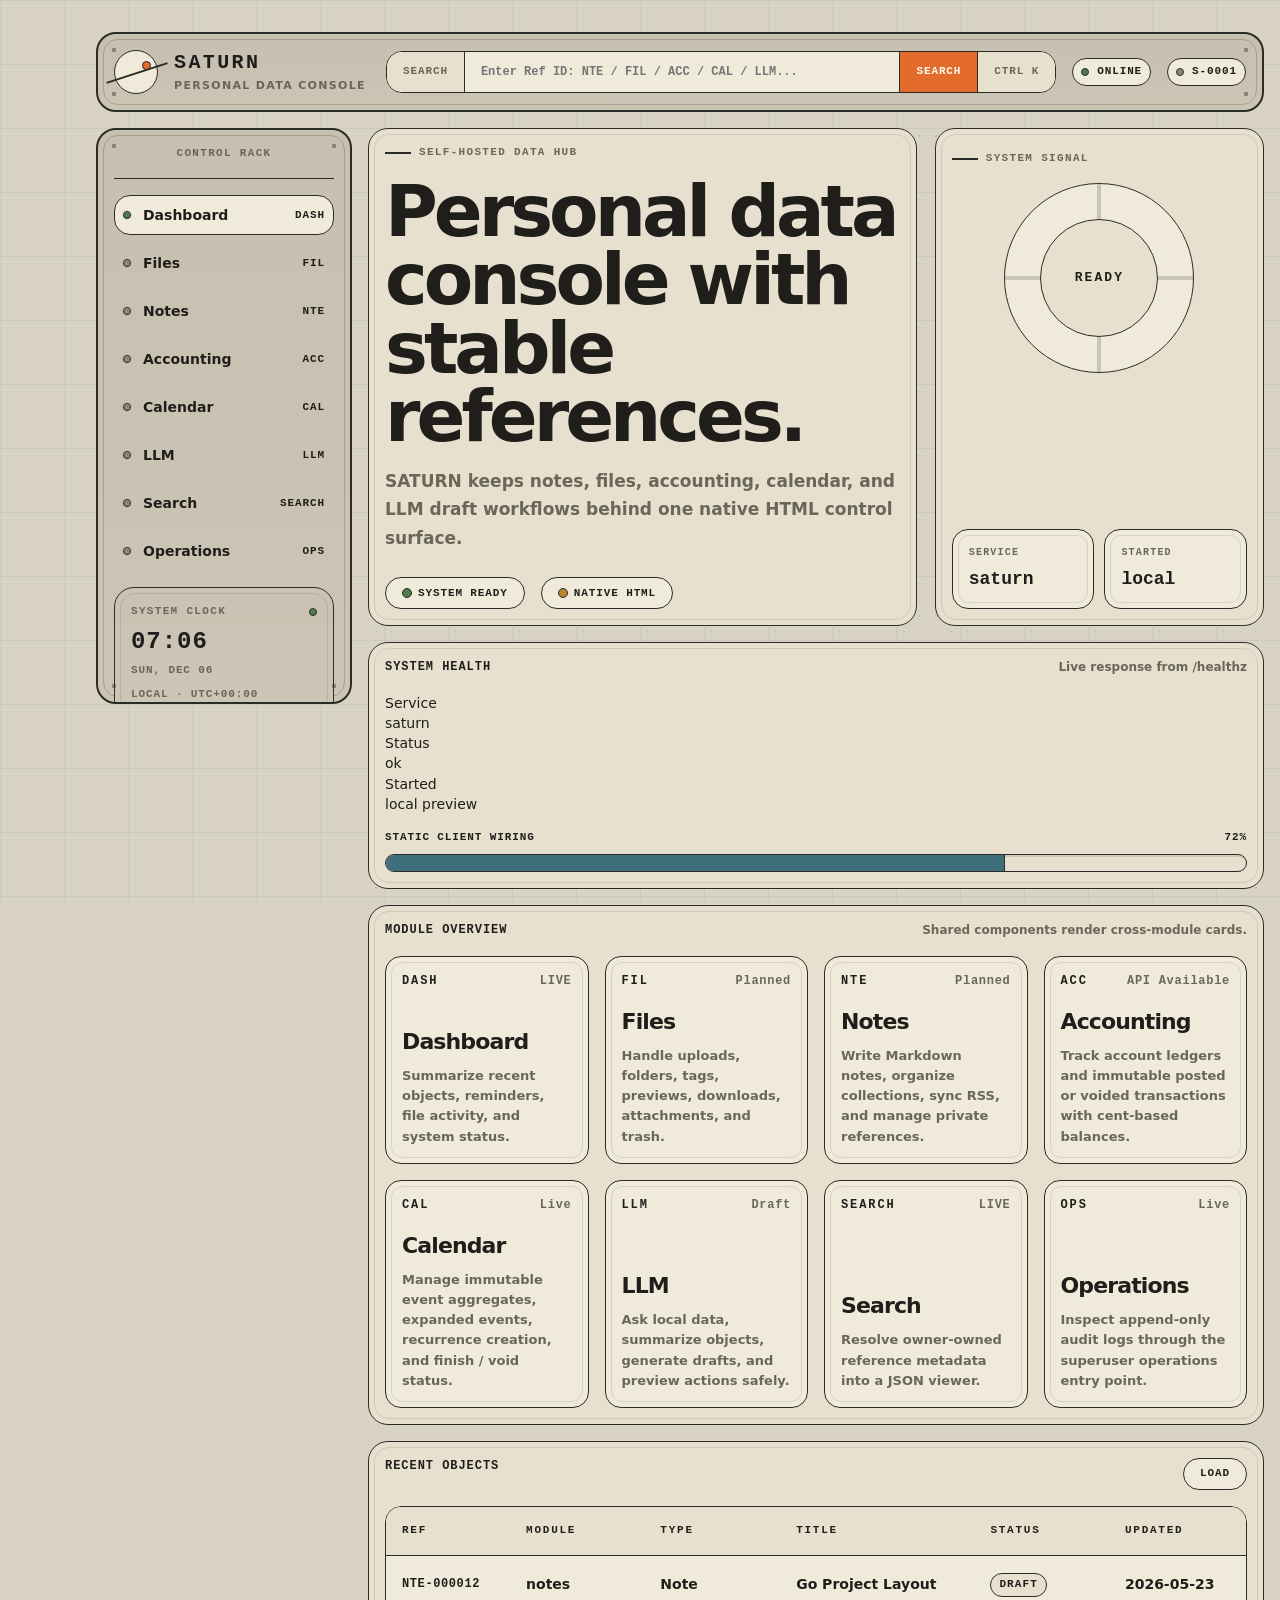
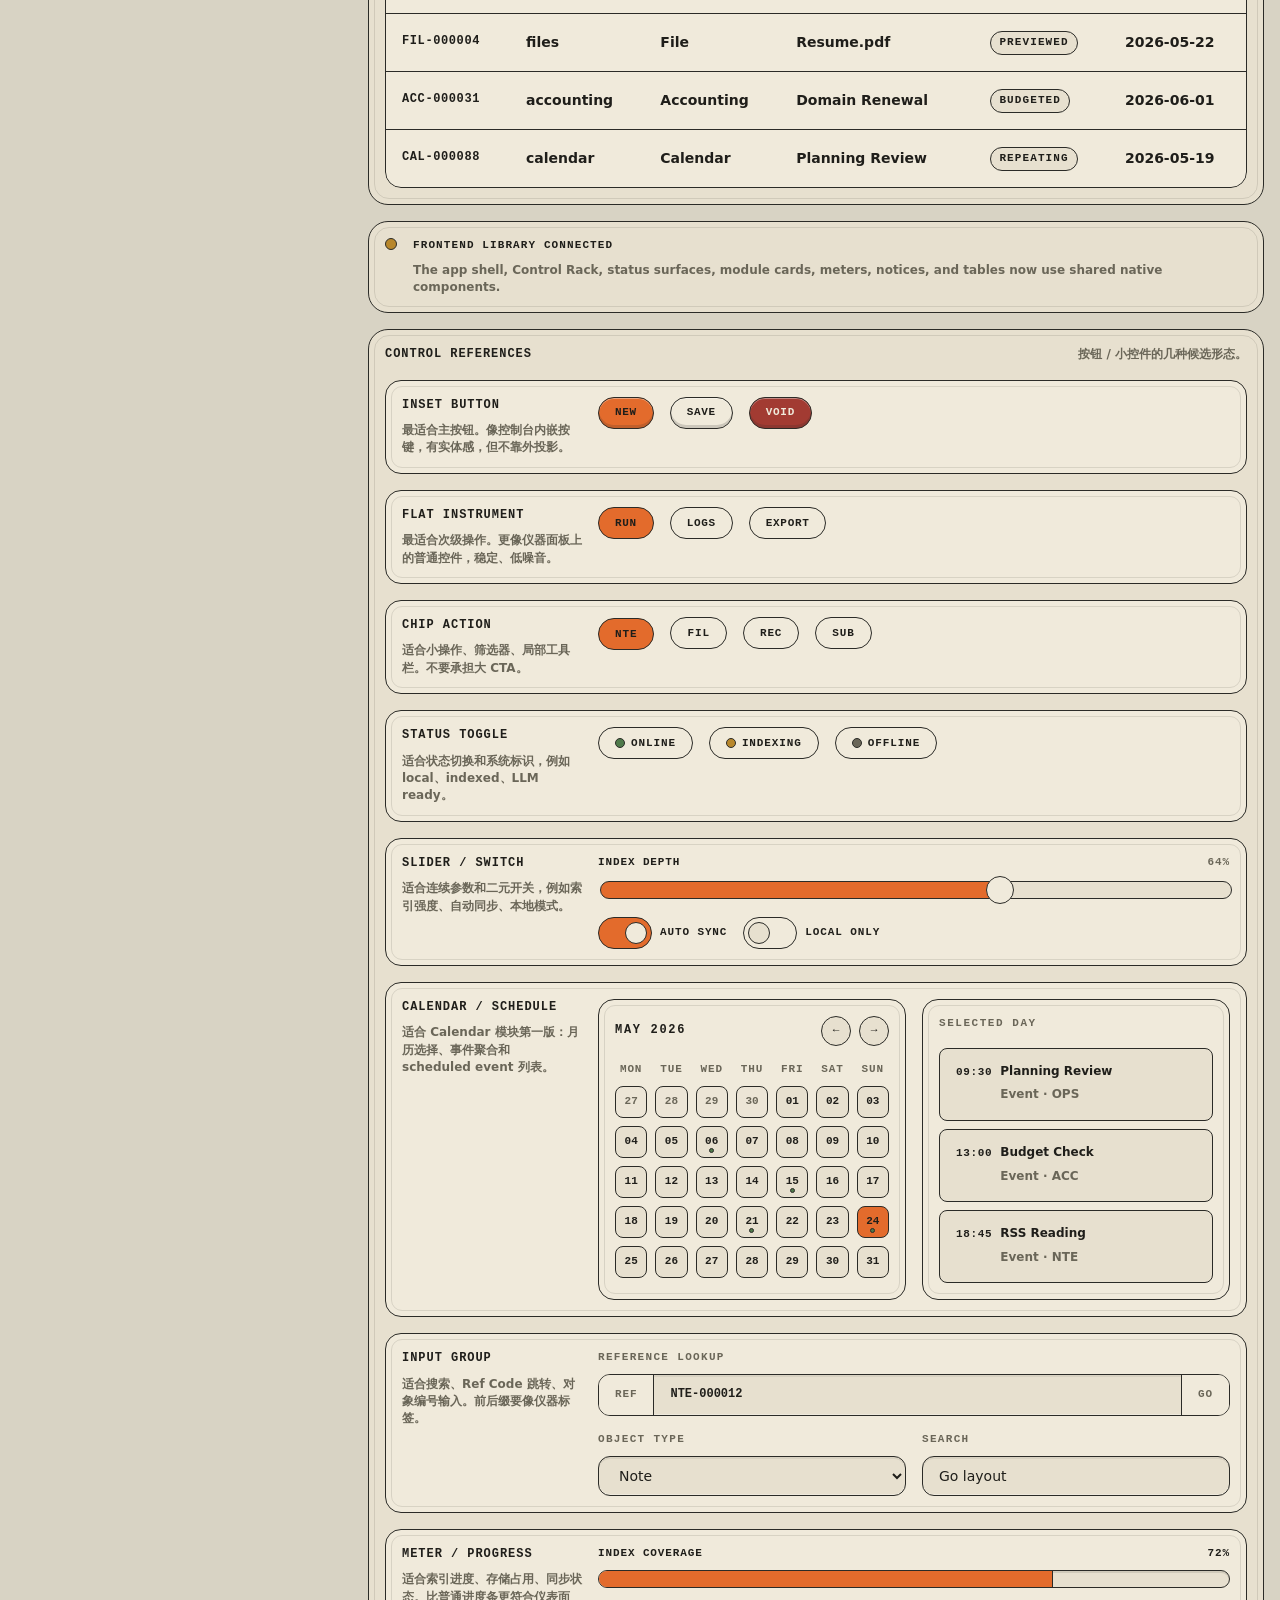
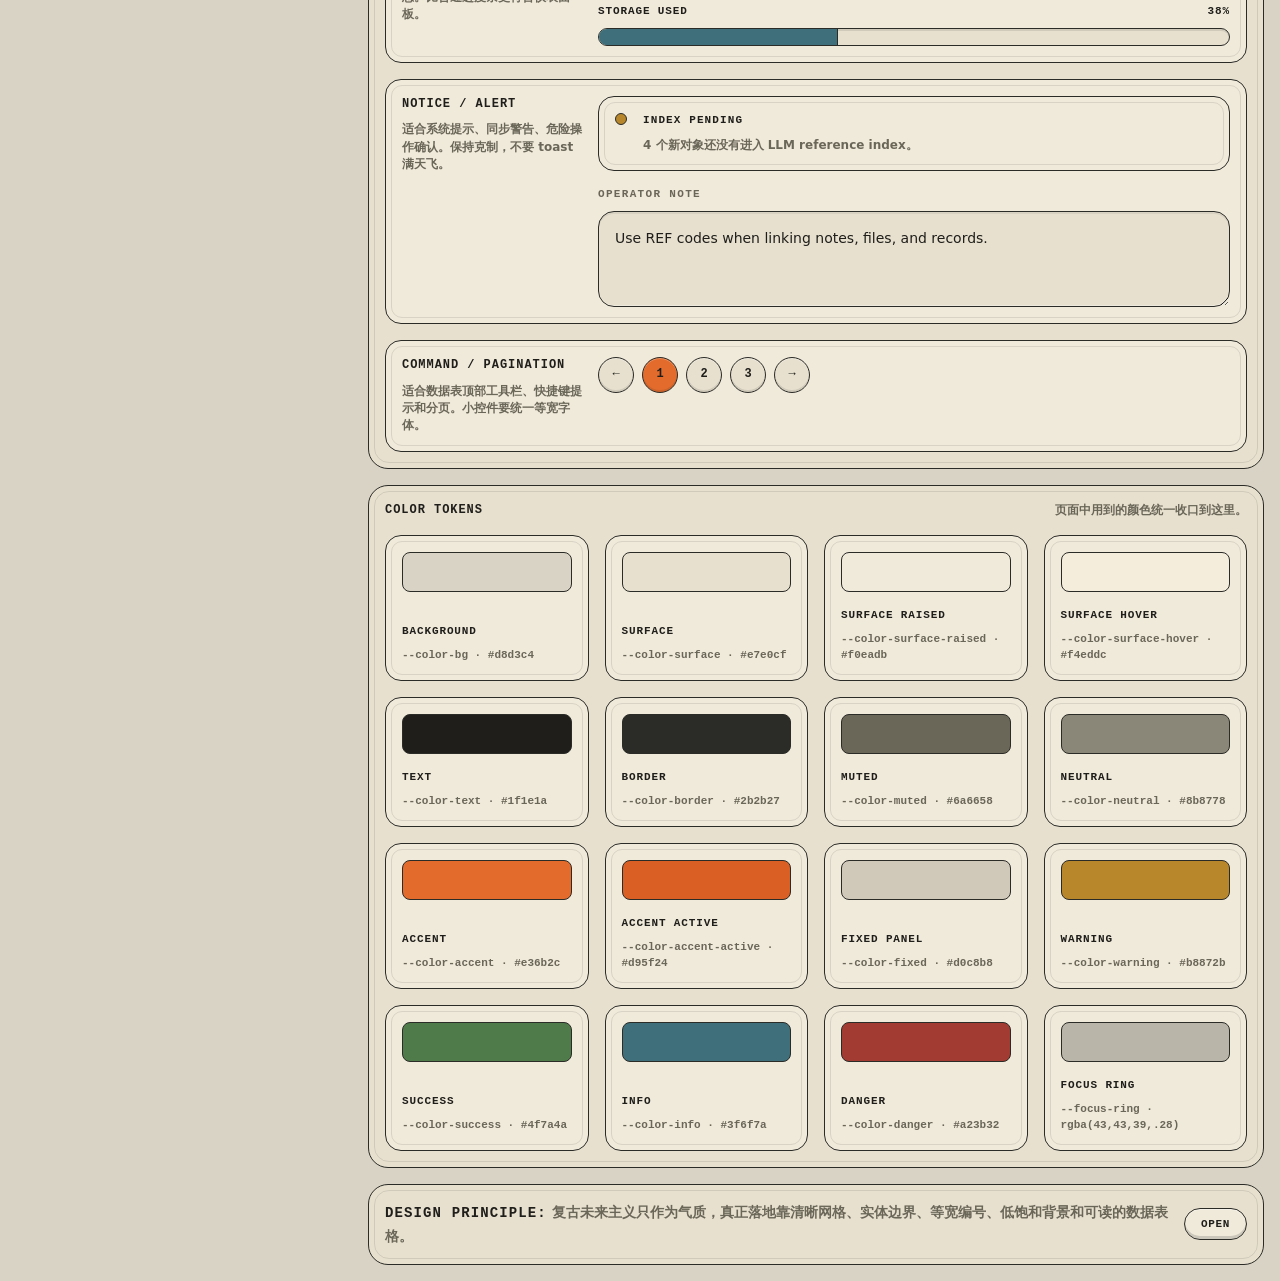
==== commit 82ad219a: "frountend polish" ====
--- a/docs/DESIGN.html
+++ b/docs/DESIGN.html
@@ -1691,8 +1691,9 @@
   <link rel="stylesheet" href="../web/src/app/styles.css" />
   <style>
     /*
-      The preview uses the real web client stylesheet above. The rules below are
-      only for documentation-only examples that are not yet shared app primitives.
+      The real web client stylesheet above is the source of truth for the shell
+      and shared primitives. The rules below are only for documentation examples
+      that are not yet shared app primitives.
     */
 
     .main-view {
@@ -1954,6 +1955,10 @@
 <body>
   <div class="page">
     <header class="topbar surface fixed-panel" aria-label="SATURN top bar">
+      <button class="rack-toggle" type="button" aria-label="Open Control Rack" aria-expanded="false" aria-controls="control-rack">
+        <span></span><span></span><span></span>
+      </button>
+
       <div class="brand" aria-label="SATURN Home">
         <span class="brand-mark" aria-hidden="true"></span>
         <div>
@@ -1976,7 +1981,7 @@
     </header>
 
     <div class="app-layout">
-      <aside class="sidebar surface fixed-panel" aria-label="Sidebar">
+      <aside class="sidebar surface fixed-panel" id="control-rack" aria-label="Sidebar">
         <h2 class="rack-title">Control Rack</h2>
         <nav class="nav-list" aria-label="Primary navigation">
           <button class="nav-link" type="button" data-view="dashboard" aria-current="page"><span class="nav-label">Dashboard</span><span class="code">DASH</span></button>
@@ -2532,6 +2537,38 @@
   </div>
   <script>
     (() => {
+      const page = document.querySelector(".page");
+      const rackToggle = document.querySelector(".rack-toggle");
+      const controlRack = document.querySelector("#control-rack");
+
+      if (!page || !rackToggle || !controlRack) {
+        return;
+      }
+
+      function setControlRackExpanded(isExpanded) {
+        page.classList.toggle("page--rack-open", isExpanded);
+        rackToggle.setAttribute("aria-expanded", String(isExpanded));
+        rackToggle.setAttribute("aria-label", isExpanded ? "Close Control Rack" : "Open Control Rack");
+      }
+
+      rackToggle.addEventListener("click", () => {
+        setControlRackExpanded(!page.classList.contains("page--rack-open"));
+      });
+
+      controlRack.addEventListener("click", (event) => {
+        if (event.target.closest(".nav-link")) {
+          setControlRackExpanded(false);
+        }
+      });
+
+      document.addEventListener("keydown", (event) => {
+        if (event.key === "Escape") {
+          setControlRackExpanded(false);
+        }
+      });
+    })();
+
+    (() => {
       const timeNode = document.querySelector("[data-clock-time]");
       const dateNode = document.querySelector("[data-clock-date]");
       const zoneNode = document.querySelector("[data-clock-zone]");
--- a/web/src/app/styles.css
+++ b/web/src/app/styles.css
@@ -18,6 +18,7 @@
   --color-neutral: #8b8778;
   --grid-dot: rgba(43, 43, 39, 0.16);
   --grid-line: rgba(43, 43, 39, 0.06);
+  --border-soft: rgba(43, 43, 39, 0.68);
   --system-grid-image:
     radial-gradient(var(--grid-dot) 1px, transparent 1px),
     linear-gradient(var(--grid-line) 1px, transparent 1px),
@@ -62,6 +63,7 @@
   --table-head-h: 32px;
   --table-row-h: 40px;
   --button-h: var(--control-h-md);
+  --radius-xs: 9px;
   --radius-sm: 8px;
   --radius-md: 12px;
   --radius-lg: 16px;
@@ -248,6 +250,7 @@
   align-items: center;
   gap: var(--space-6);
   padding: var(--space-4);
+  transform: none;
 }
 
 .rack-toggle {
@@ -540,6 +543,9 @@
   border: 1px solid var(--color-border);
   border-radius: 50%;
   background: var(--color-neutral);
+  box-shadow:
+    inset 0 1px 0 rgba(255, 255, 255, 0.16),
+    0 0 0 1px rgba(43, 43, 39, 0.06);
 }
 
 .nav-link:hover,
@@ -550,6 +556,9 @@
 
 .nav-link[aria-current="page"]::before {
   background: var(--color-success);
+  box-shadow:
+    inset 0 1px 0 rgba(255, 255, 255, 0.18),
+    0 0 0 1px rgba(43, 43, 39, 0.08);
 }
 
 .nav-link:active {
@@ -598,6 +607,7 @@
   border: 1px solid var(--color-border);
   border-radius: 50%;
   background: var(--color-success);
+  box-shadow: inset 0 1px 0 rgba(255, 255, 255, 0.16);
 }
 
 .clock-time {
@@ -799,6 +809,7 @@
   color: var(--color-muted);
   font-family: var(--font-sans);
   font-size: var(--text-sm);
+  font-weight: 700;
   letter-spacing: 0;
   text-transform: none;
   text-align: right;
@@ -2280,8 +2291,114 @@
 }
 
 .note-editor-panel[data-mode="preview"] .control-field,
-.note-editor-panel[data-mode="edit"] .note-preview {
+.note-editor-panel[data-mode="edit"] .note-preview,
+.note-editor-panel[data-mode="edit"] .note-history,
+.note-editor-panel[data-mode="preview"] .note-history,
+.note-editor-panel[data-mode="history"] .control-field,
+.note-editor-panel[data-mode="history"] > .note-preview {
   display: none;
+}
+
+.note-history {
+  display: grid;
+  gap: var(--space-4);
+}
+
+.note-history-version__head,
+.note-history-card__heading {
+  display: flex;
+  flex-wrap: wrap;
+  align-items: center;
+  gap: var(--space-2);
+}
+
+.note-history-card__version,
+.note-history-version__head strong {
+  font-family: var(--font-mono);
+  font-size: var(--text-sm);
+  font-weight: 900;
+  letter-spacing: 0.08em;
+  text-transform: uppercase;
+}
+
+.note-history-card__meta,
+.note-history-version__date {
+  color: var(--color-muted);
+  font-family: var(--font-mono);
+  font-size: var(--text-xs);
+  font-weight: 800;
+}
+
+.note-history__layout {
+  display: grid;
+  grid-template-columns: minmax(220px, 0.72fr) minmax(0, 1.28fr);
+  gap: var(--space-4);
+  align-items: start;
+}
+
+.note-history__list {
+  display: grid;
+  gap: var(--space-2);
+}
+
+.note-history-card {
+  appearance: none;
+  display: grid;
+  gap: var(--space-2);
+  width: 100%;
+  padding: var(--space-3);
+  border: var(--line) solid var(--color-border);
+  border-radius: var(--radius-md);
+  background: var(--color-surface);
+  color: var(--color-text);
+  text-align: left;
+}
+
+.note-history-card:hover {
+  background: var(--color-surface-hover);
+}
+
+.note-history-card__operation {
+  color: var(--color-muted);
+  font-size: var(--text-xs);
+  font-weight: 800;
+  text-transform: uppercase;
+}
+
+.note-history-card__title {
+  font-size: var(--text-sm);
+  font-weight: 750;
+}
+
+.note-history__detail {
+  display: grid;
+  gap: var(--space-4);
+  min-width: 0;
+  padding: var(--space-4);
+}
+
+.note-history__detail::before {
+  display: none;
+}
+
+.note-history-version__head {
+  padding-bottom: var(--space-3);
+  border-bottom: var(--line) solid var(--color-border);
+}
+
+.note-history-version__preview {
+  min-height: 0;
+  padding: 0;
+}
+
+.note-history-version__date {
+  margin-left: auto;
+}
+
+@media (max-width: 760px) {
+  .note-history__layout {
+    grid-template-columns: 1fr;
+  }
 }
 
 .control-field {
@@ -2666,6 +2783,9 @@
 .json-viewer code {
   color: var(--color-text);
   font-family: var(--font-mono);
+  font-size: var(--text-sm);
+  font-weight: 800;
+  line-height: var(--line-loose);
 }
 
 /* Search page uses ObjectRef metadata filters and a compact detail view. */
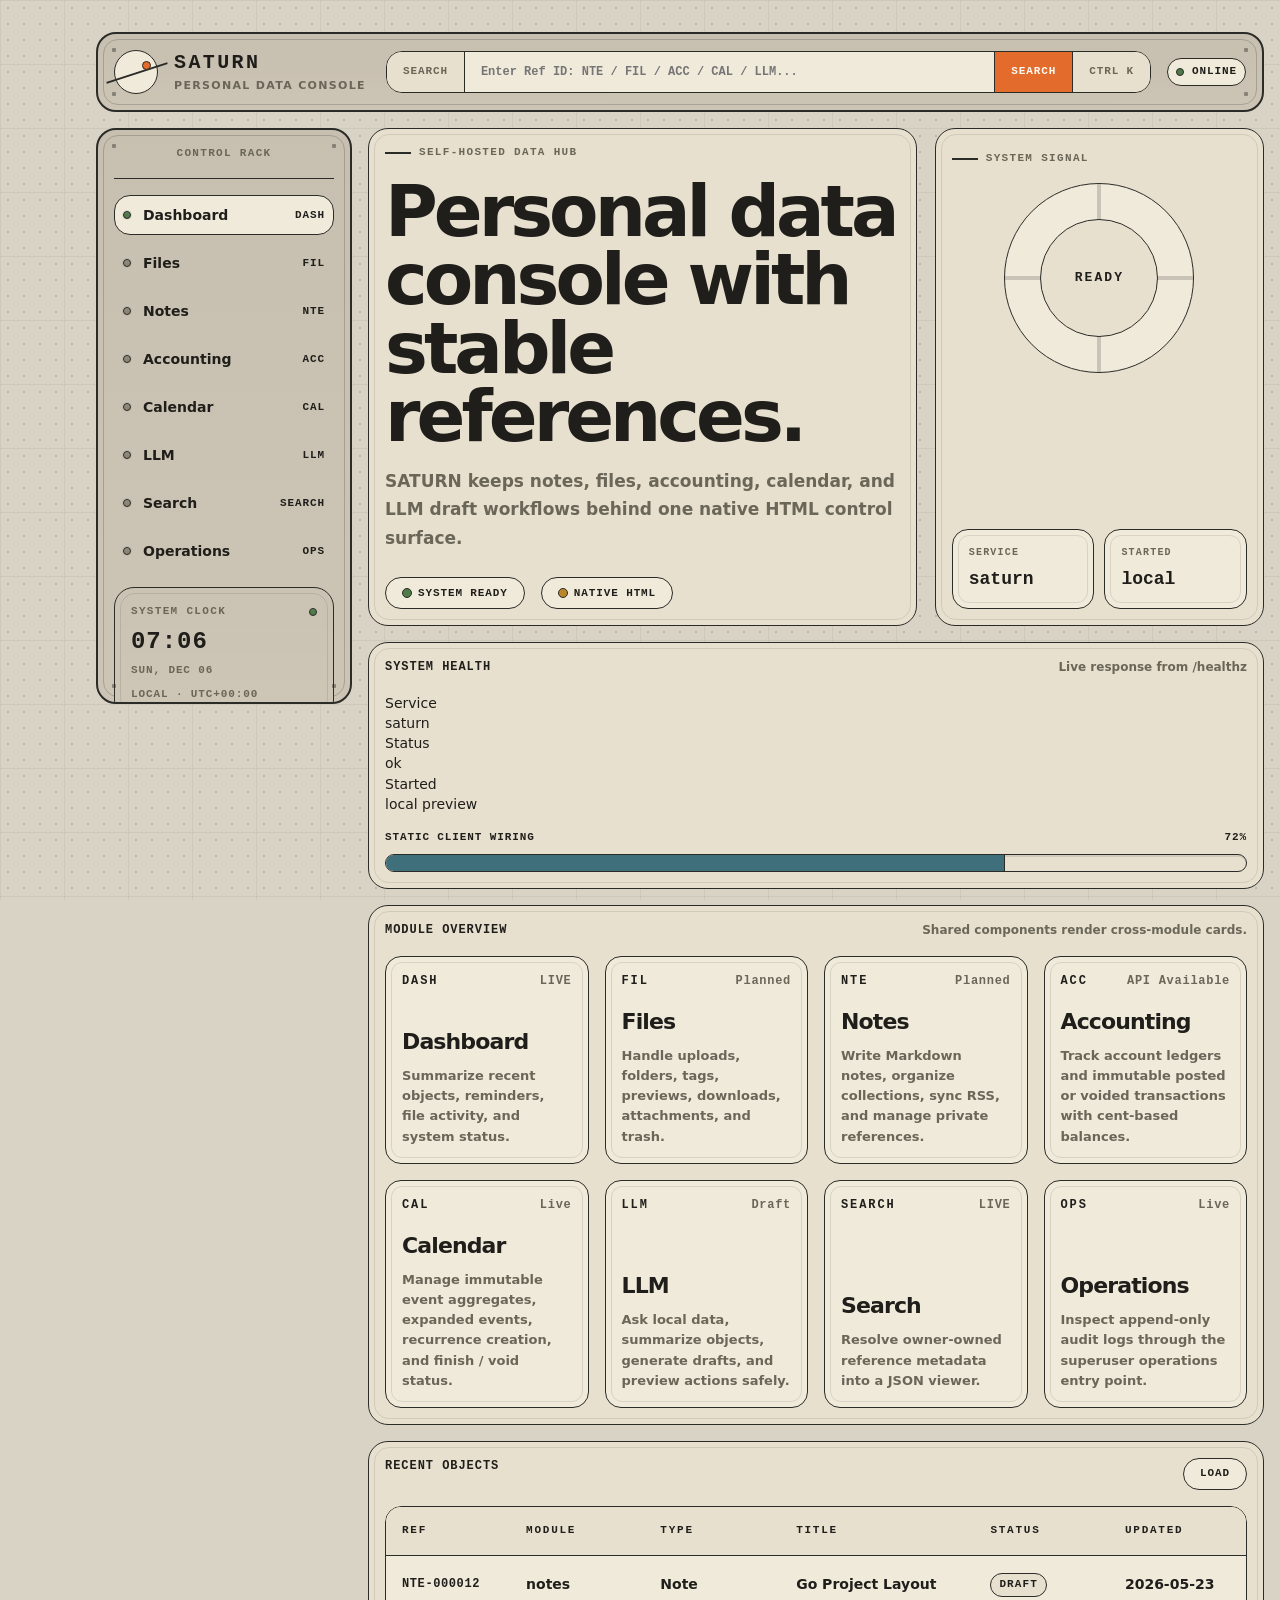
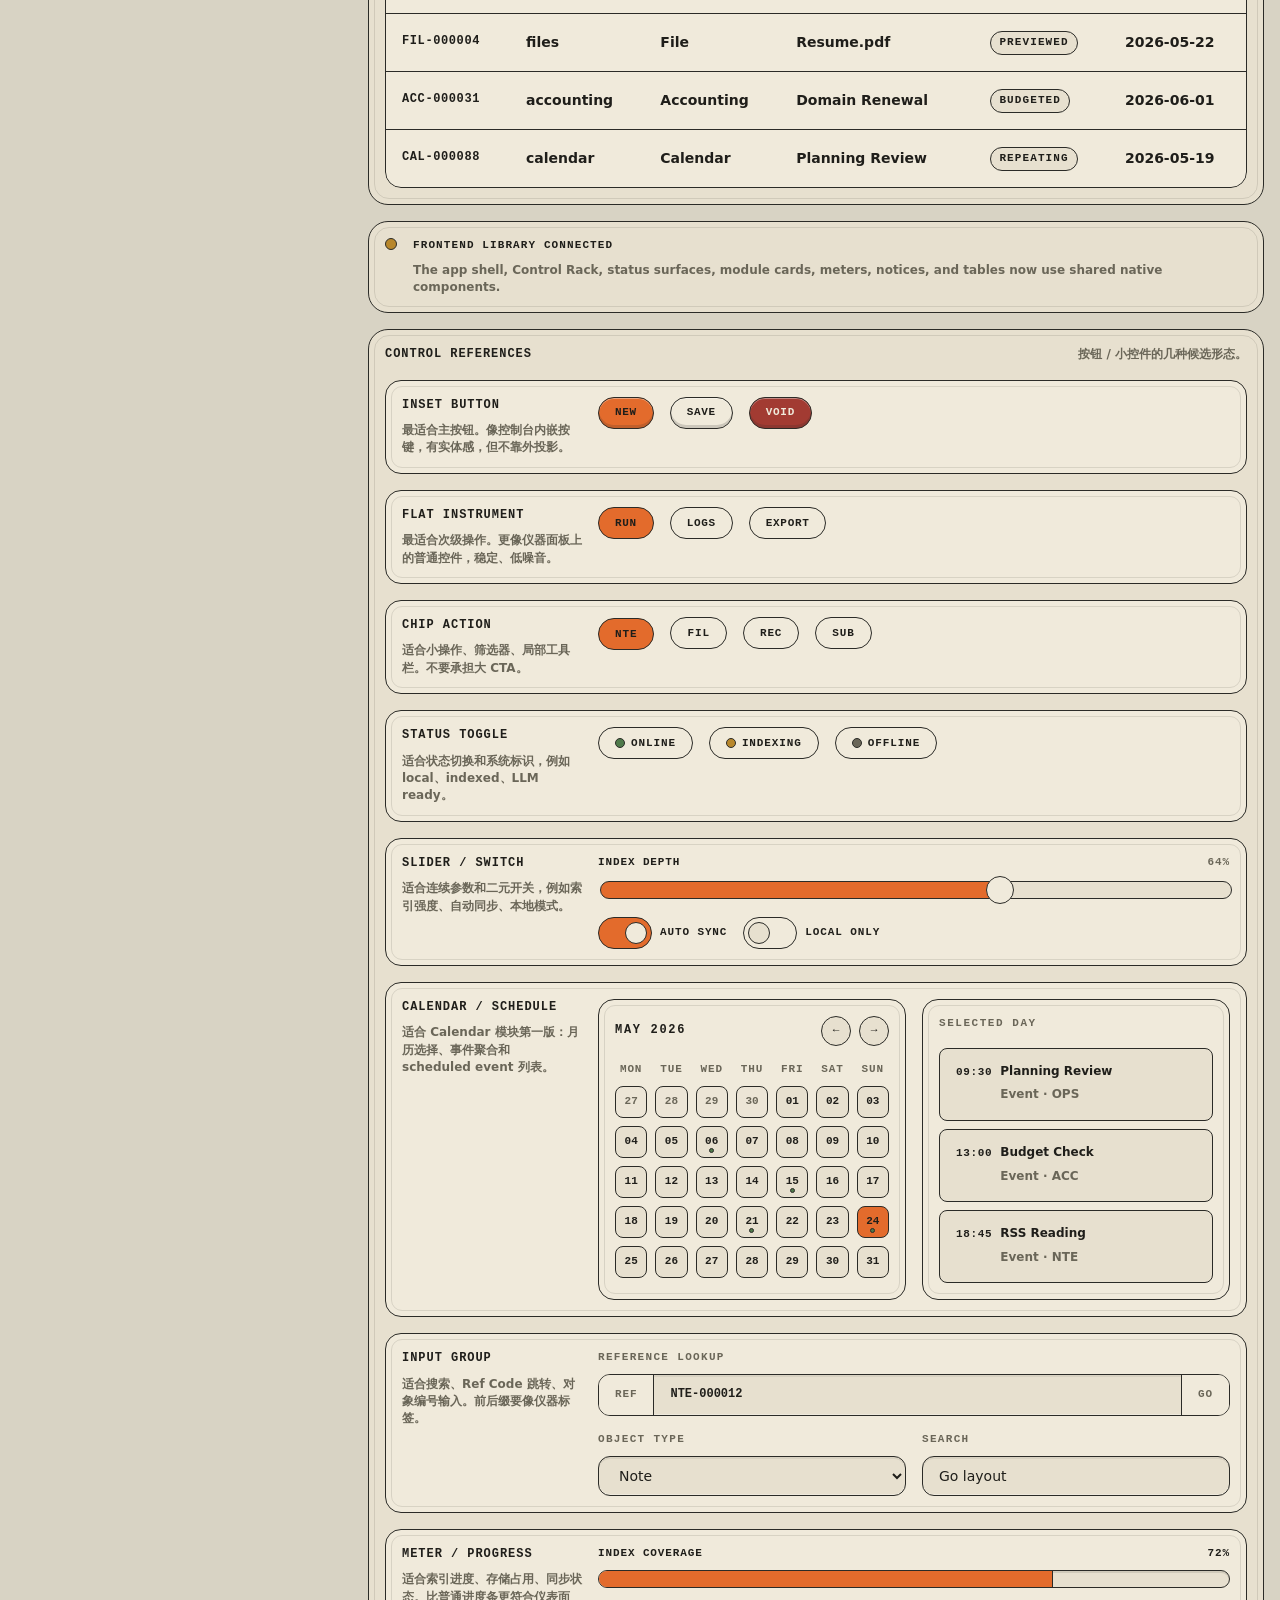
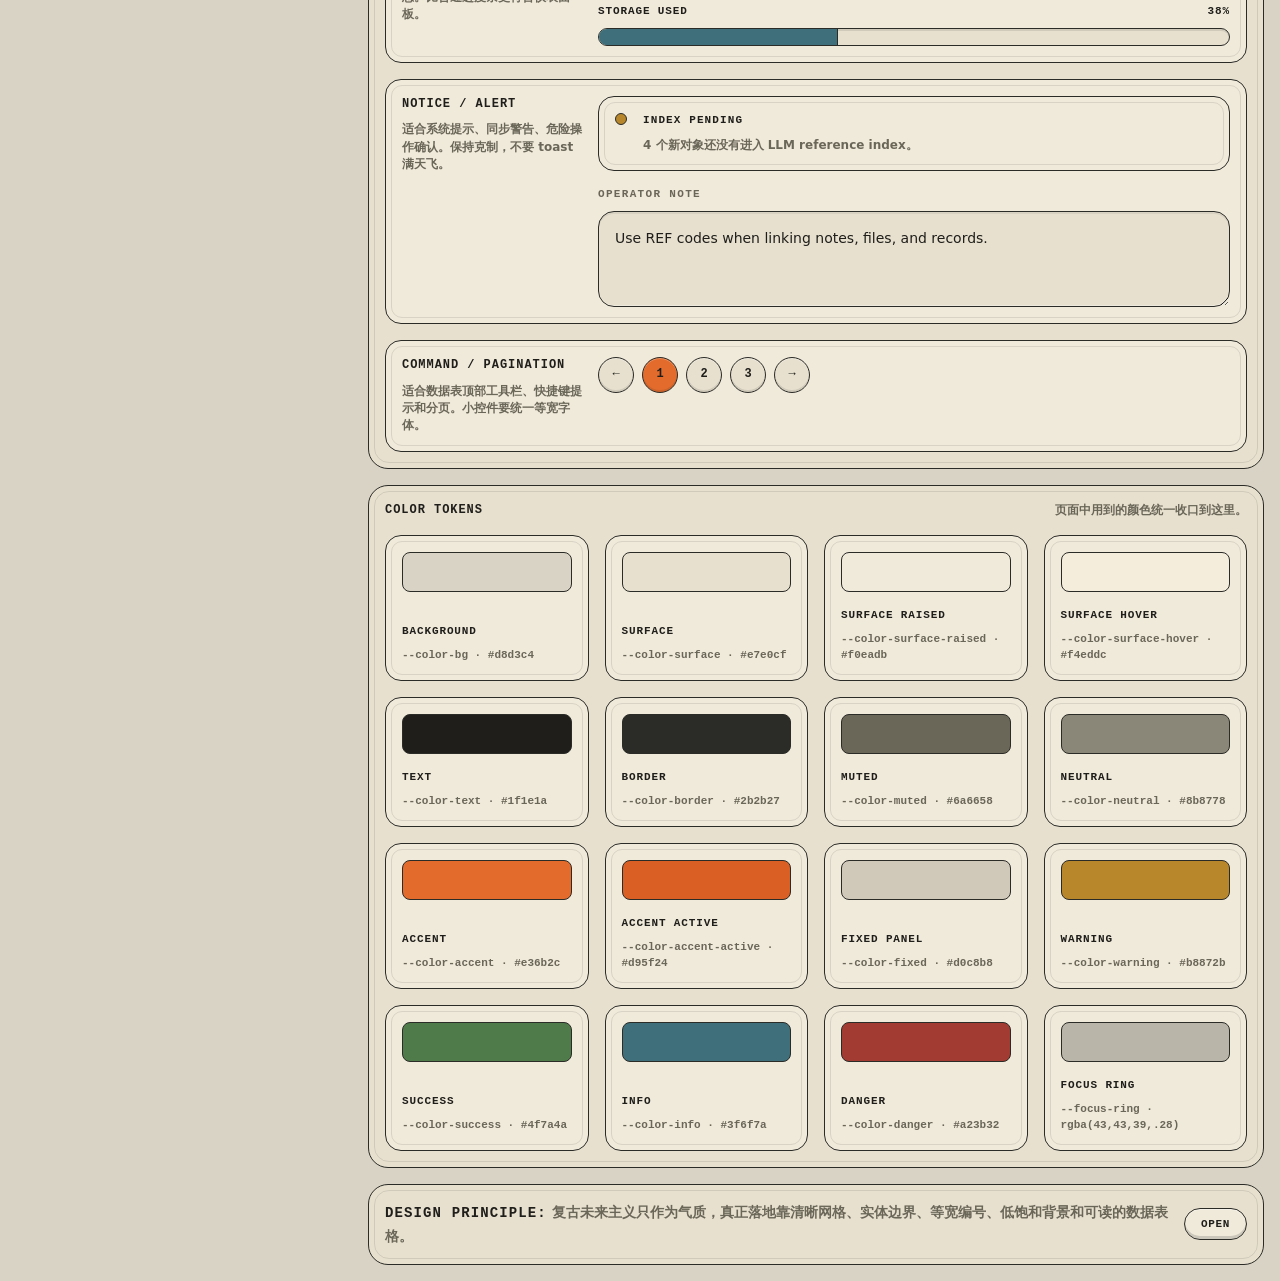
==== commit e675fa06: "implement import ICS" ====
--- a/docs/DESIGN.html
+++ b/docs/DESIGN.html
@@ -1976,7 +1976,6 @@
 
       <div class="status-group" aria-label="System status">
         <span class="pill" data-state="online"><span class="status-dot" aria-hidden="true"></span>Online</span>
-        <span class="pill" data-state="neutral"><span class="status-dot" aria-hidden="true"></span>S-0001</span>
       </div>
     </header>
 
--- a/web/src/app/styles.css
+++ b/web/src/app/styles.css
@@ -471,6 +471,10 @@
   background: var(--color-warning);
 }
 
+.pill[data-state="offline"] .status-dot {
+  background: var(--color-danger);
+}
+
 .app-layout {
   display: grid;
   grid-template-columns: 256px minmax(0, 1fr);
@@ -1817,6 +1821,26 @@
 }
 
 /* Calendar page reuses Accounting layout primitives and adds only calendar-specific controls. */
+.calendar-ics-import {
+  margin-top: var(--space-2);
+  padding-top: var(--space-4);
+  border-top: var(--line) solid var(--color-border);
+}
+
+.calendar-ics-import__title {
+  margin: 0;
+  font-size: var(--text-lg);
+}
+
+.calendar-ics-import__text {
+  max-width: 752px;
+}
+
+.calendar-ics-import__download {
+  align-self: end;
+  justify-self: start;
+}
+
 .calendar-widget {
   display: grid;
   grid-template-columns: repeat(2, minmax(0, 1fr));
@@ -2022,36 +2046,6 @@
   margin-top: 0;
   margin-left: auto;
   justify-content: flex-end;
-}
-
-.calendar-weekday-field {
-  margin: 0;
-  border: 0;
-  padding: 0;
-}
-
-.calendar-weekday-field legend {
-  padding: 0;
-}
-
-.calendar-check-grid {
-  display: grid;
-  grid-template-columns: repeat(4, minmax(0, 1fr));
-  gap: var(--space-2);
-}
-
-.calendar-check {
-  display: inline-flex;
-  align-items: center;
-  gap: var(--space-2);
-  min-height: var(--control-h-lg);
-  border: var(--line) solid var(--color-border);
-  border-radius: var(--radius-md);
-  padding: 0 var(--space-2);
-  background: var(--color-surface);
-  font-family: var(--font-mono);
-  font-size: var(--text-sm);
-  font-weight: 900;
 }
 
 .button:disabled,
@@ -2515,7 +2509,7 @@
 }
 
 .audit-filter-bar {
-  max-width: 560px;
+  width: 100%;
   margin-bottom: var(--space-5);
 }
 
@@ -2555,7 +2549,6 @@
 }
 
 .settings-choice__head,
-.settings-choice__command,
 .settings-form__actions,
 .settings-actions {
   display: flex;
@@ -2569,7 +2562,6 @@
 
 .settings-choice__code,
 .settings-choice__meta,
-.settings-choice__command,
 .settings-detail-list dt {
   font-family: var(--font-mono);
   font-size: var(--text-xs);
@@ -2601,15 +2593,6 @@
   font-size: var(--text-sm);
   line-height: var(--line-normal);
   font-weight: 650;
-}
-
-.settings-choice__command {
-  justify-self: end;
-  min-height: var(--button-h);
-  padding: 0 var(--space-3);
-  border: var(--line) solid var(--color-border);
-  border-radius: var(--radius-pill);
-  background: var(--color-surface);
 }
 
 .settings-account-layout {
@@ -3179,10 +3162,6 @@
     grid-template-columns: 1fr;
   }
 
-  .calendar-check-grid {
-    grid-template-columns: repeat(2, minmax(0, 1fr));
-  }
-
   .note-card {
     grid-template-columns: 1fr;
   }
